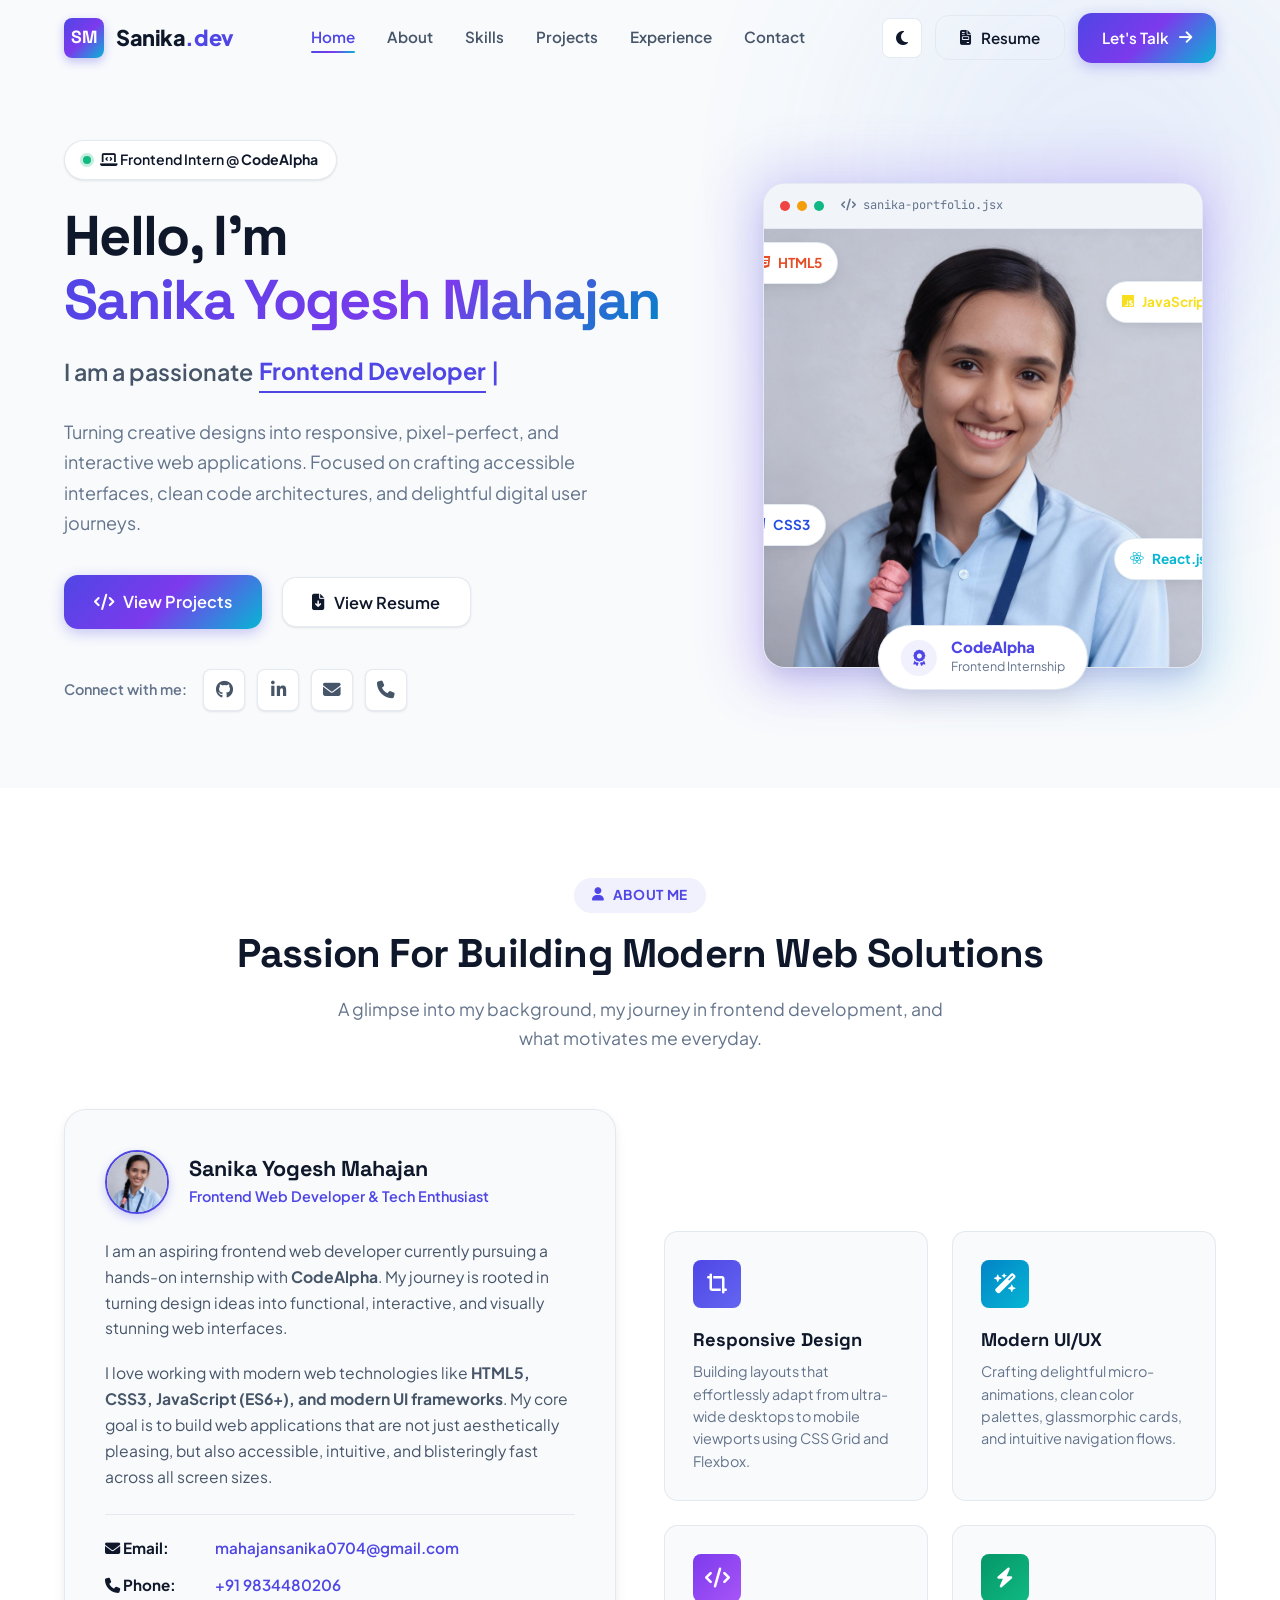
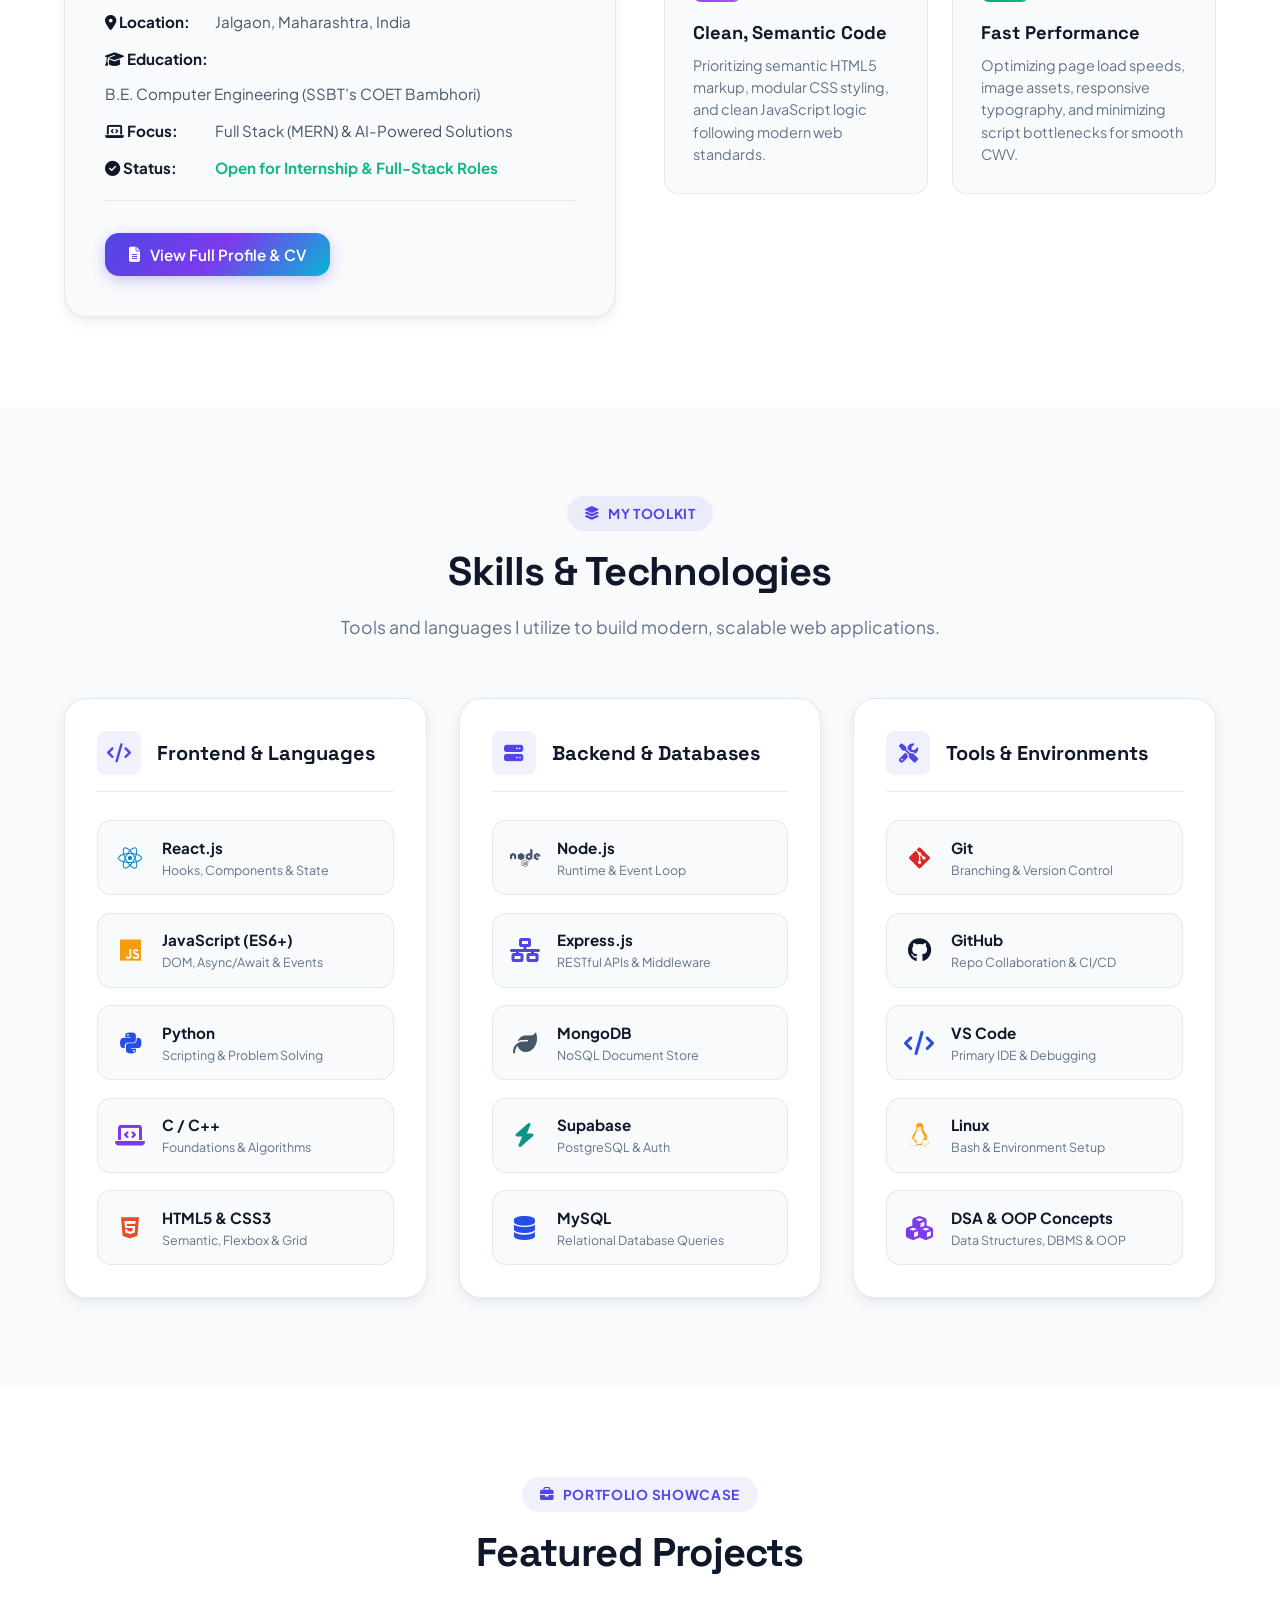
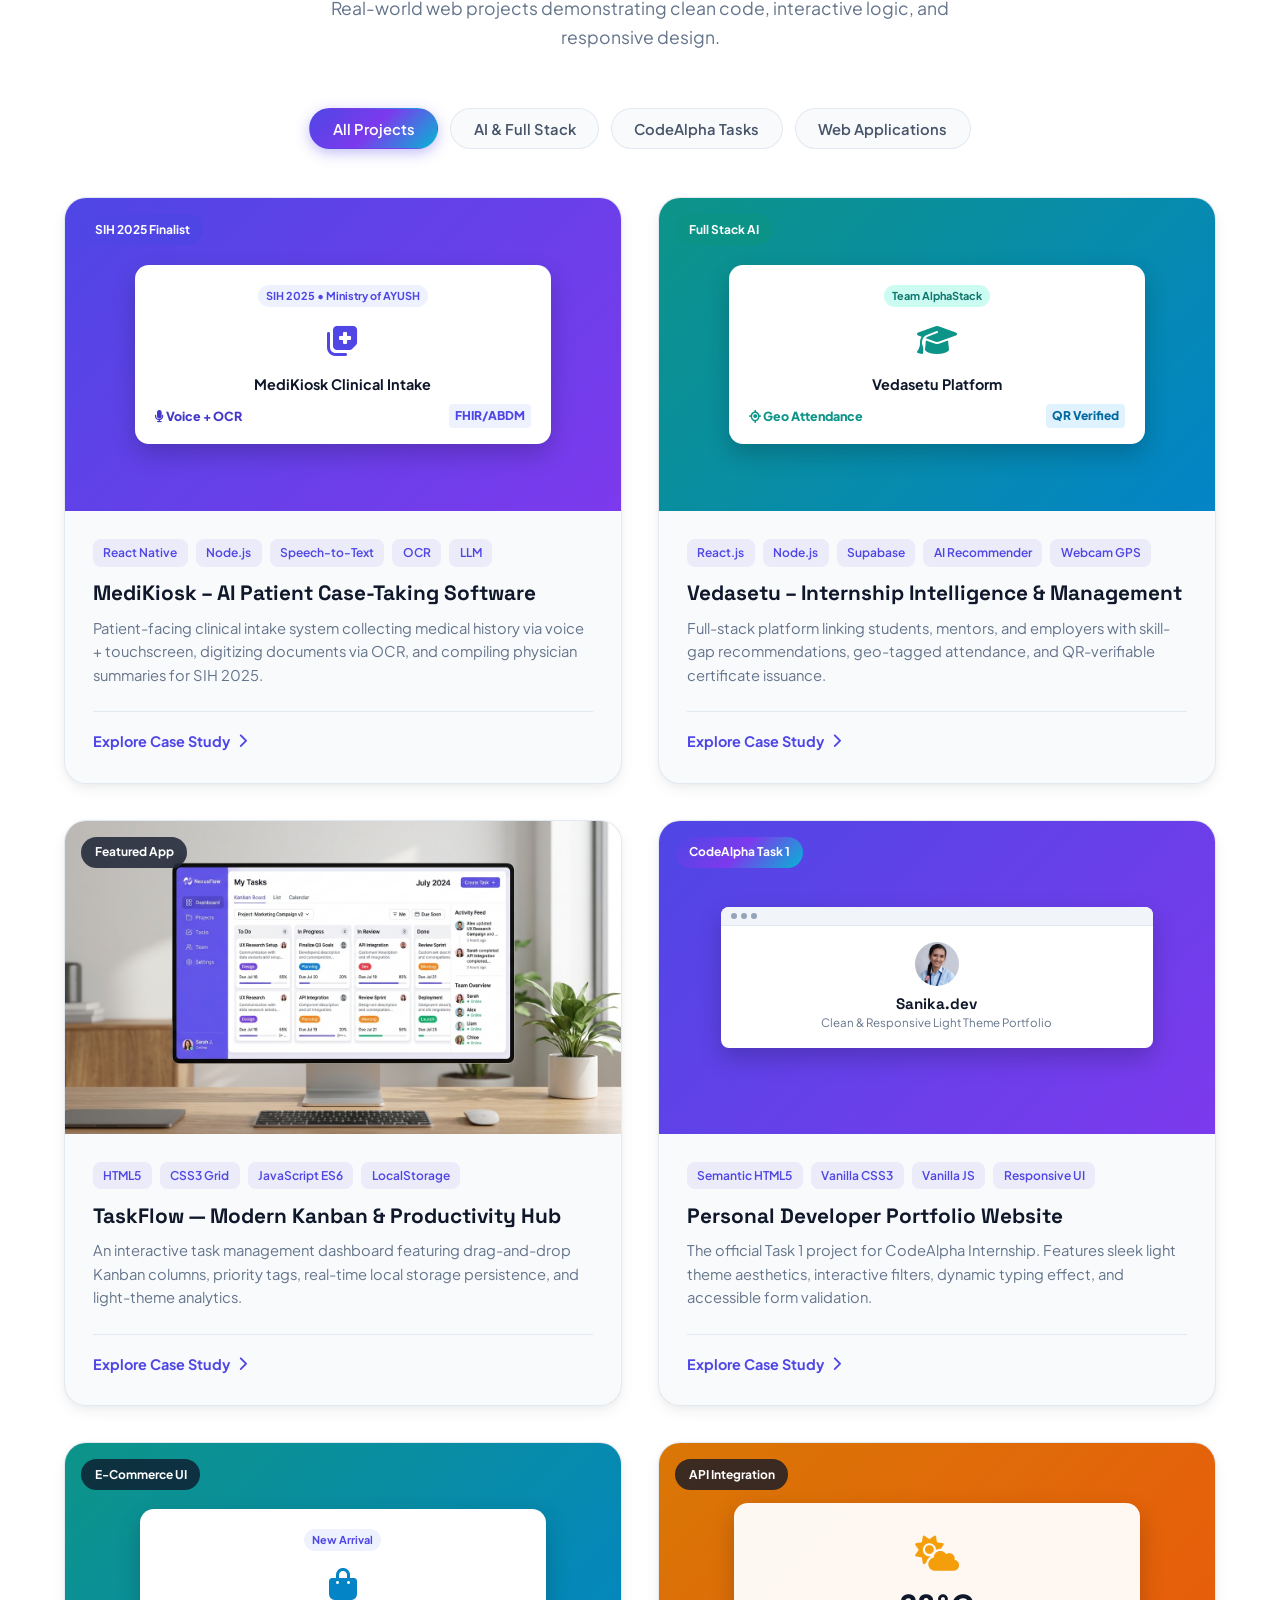
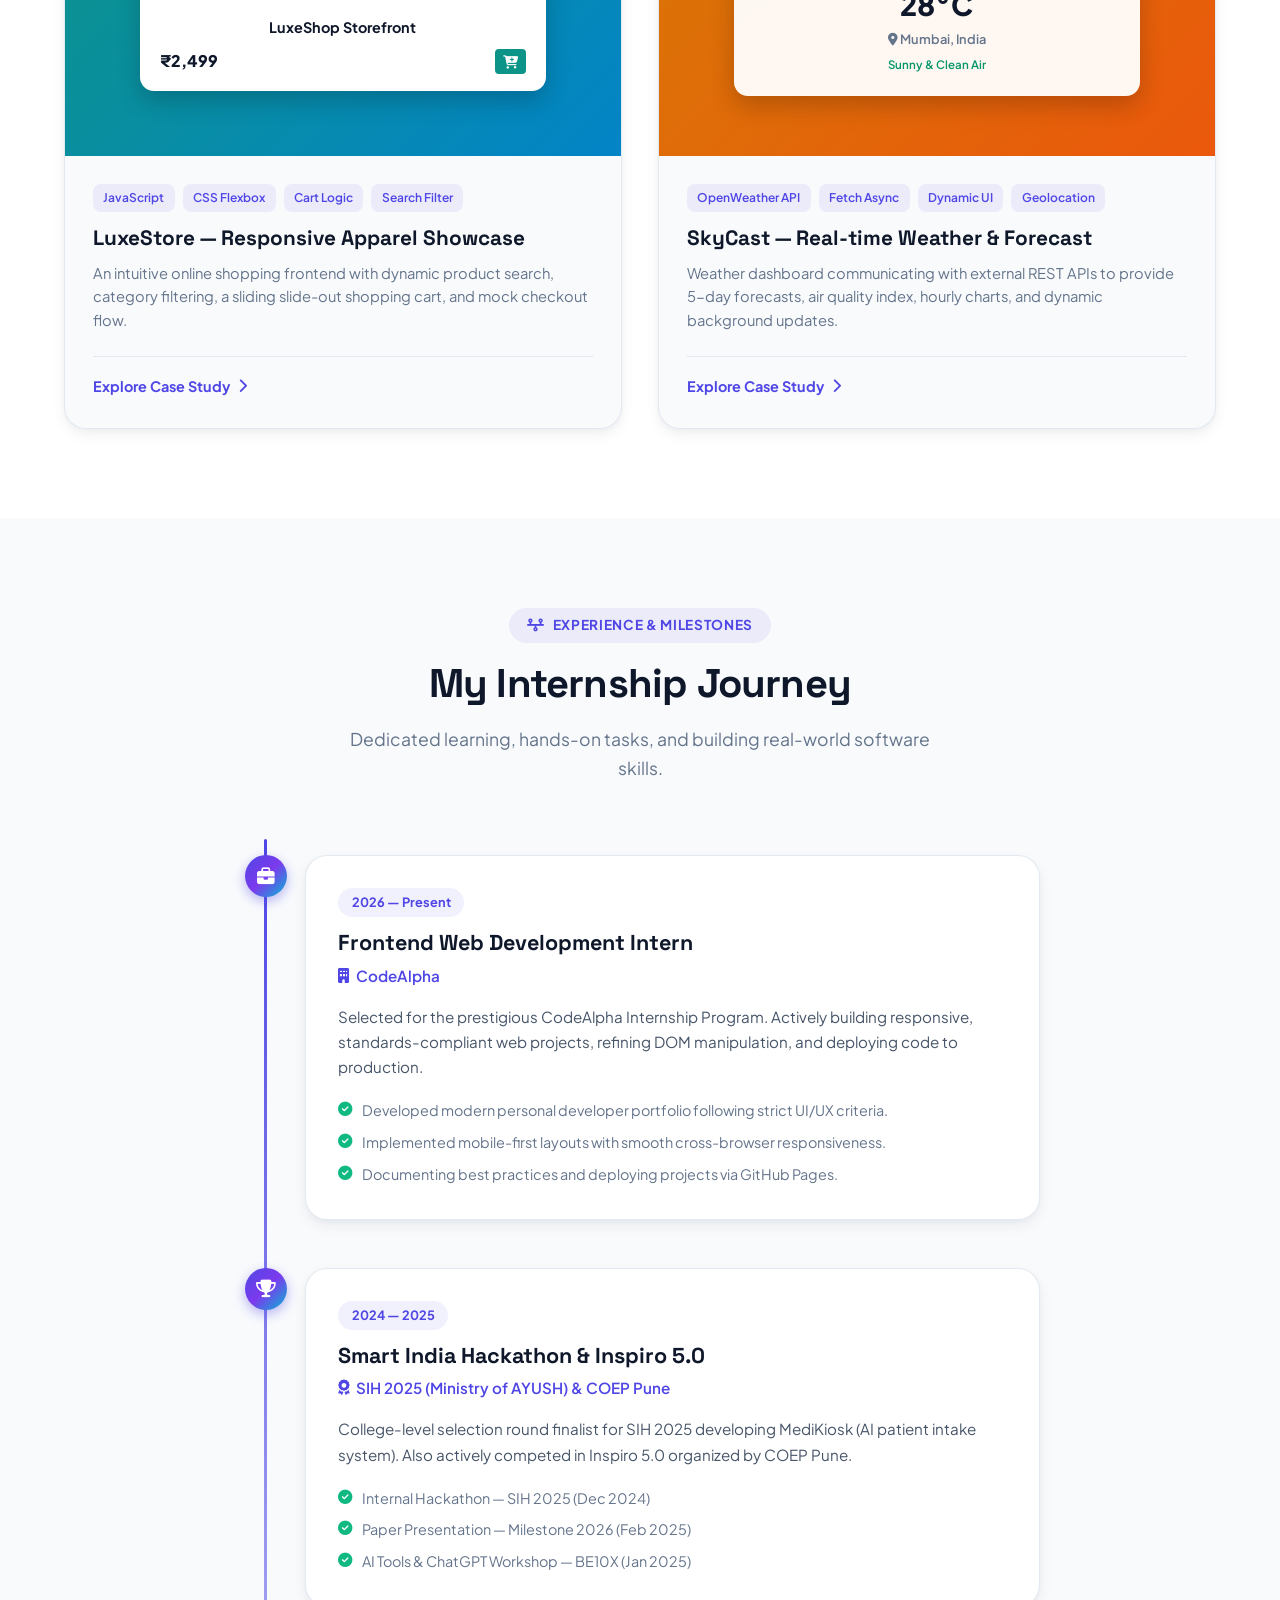
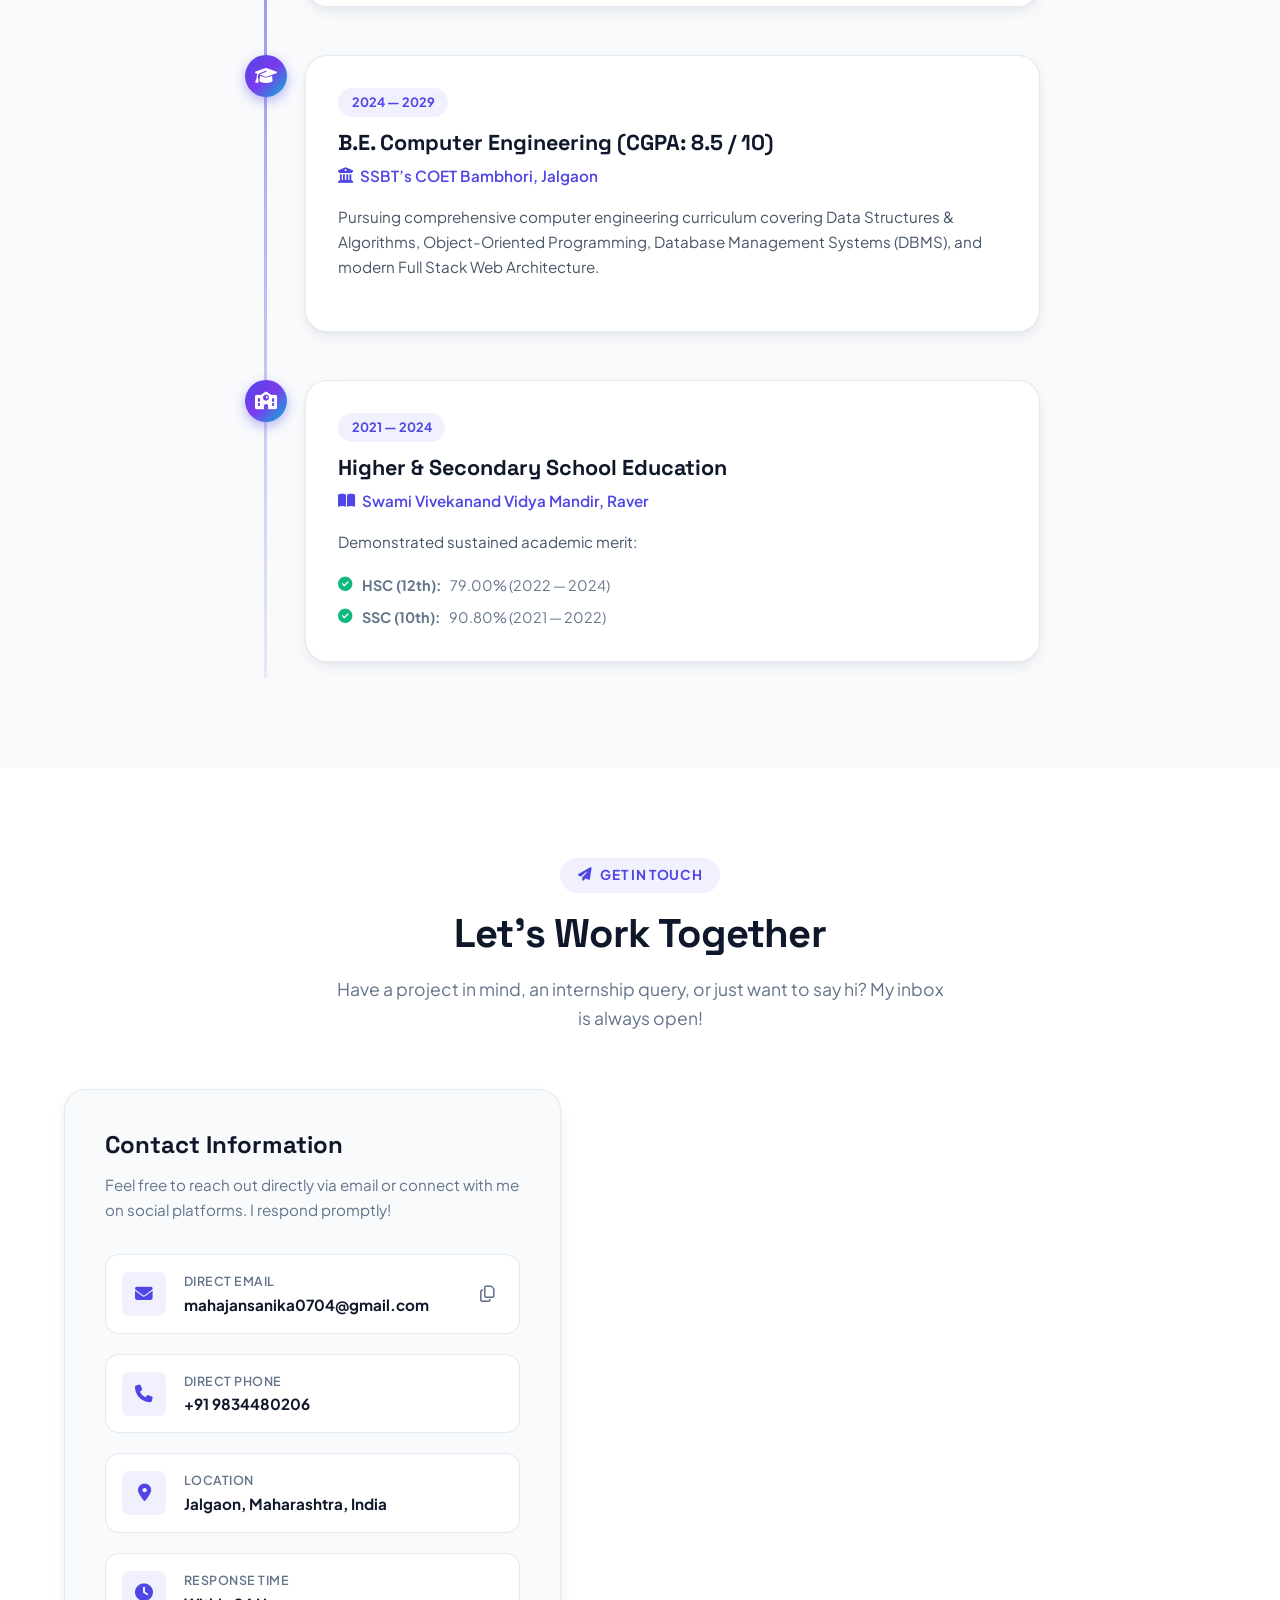
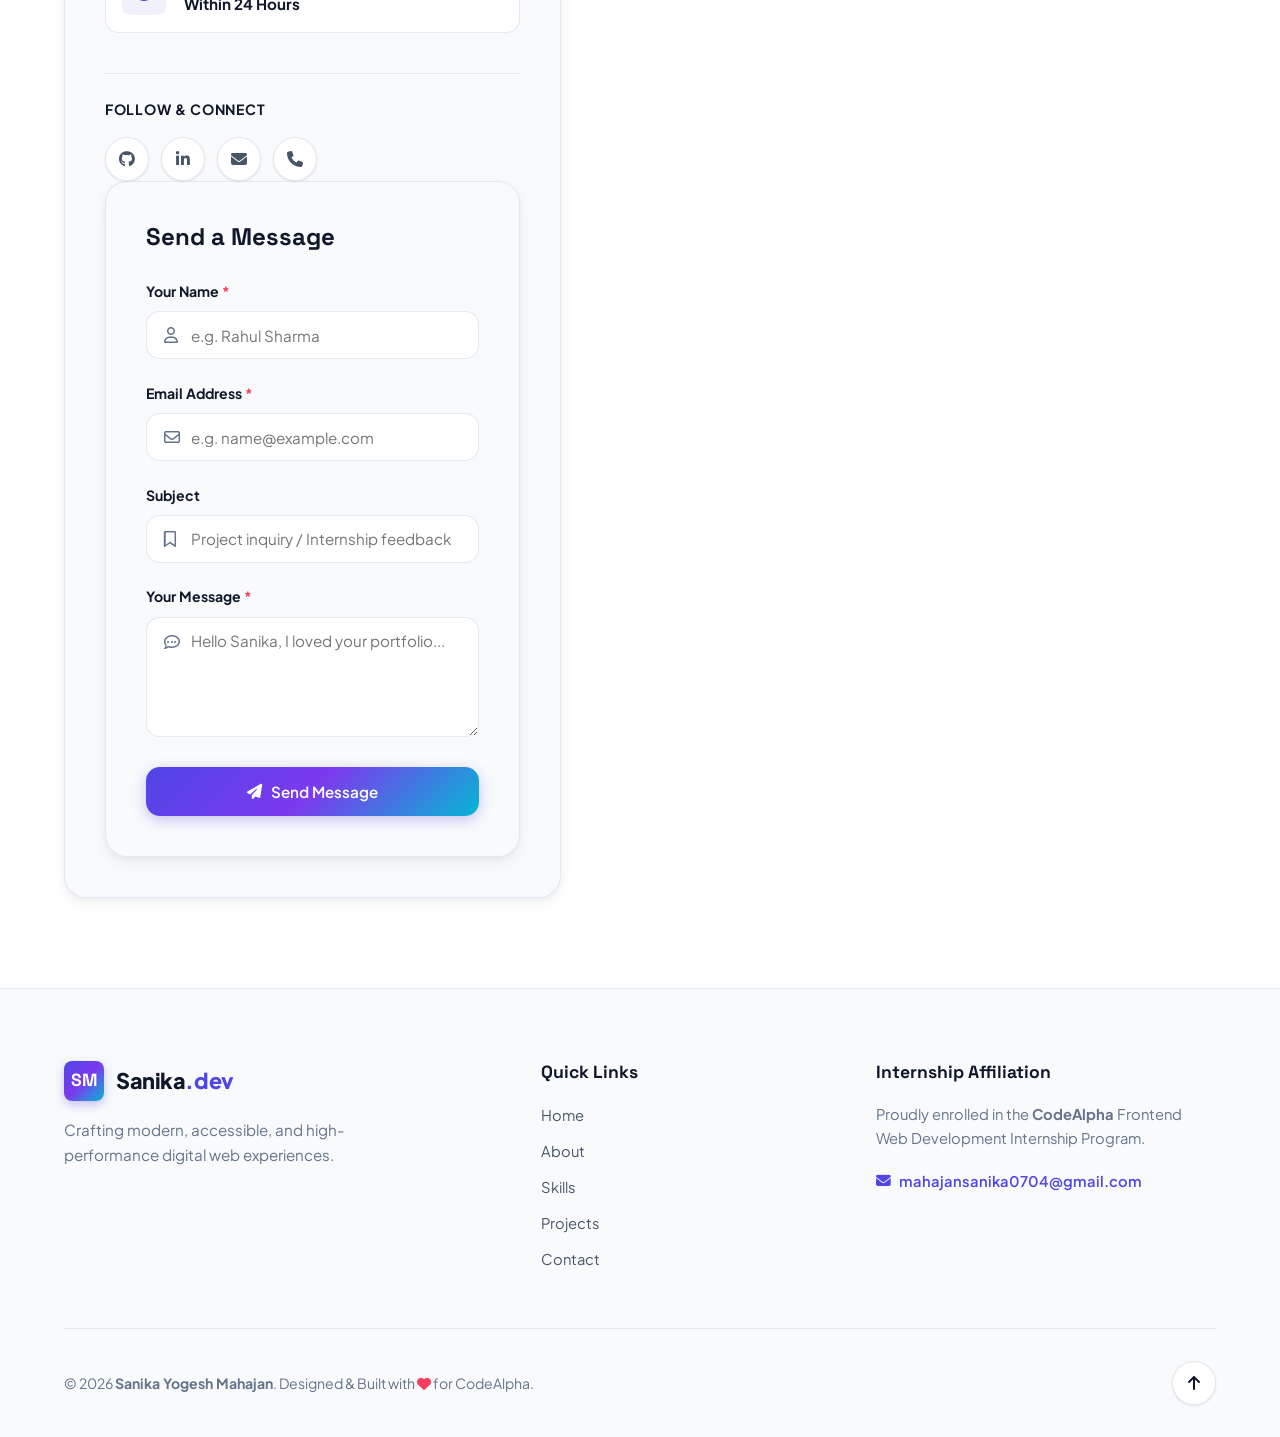
==== MY_PERSONAL_PORTFOLIO/index.html @ d517c1d6 "Initial commit" ====
<!DOCTYPE html>
<html lang="en" data-theme="light">
<head>
  <meta charset="UTF-8">
  <meta name="viewport" content="width=device-width, initial-scale=1.0">
  <meta name="description" content="Sanika Yogesh Mahajan - Frontend Web Developer Portfolio & CodeAlpha Intern. Showcasing responsive web design, modern UI/UX, and JavaScript applications.">
  <meta name="keywords" content="Sanika Yogesh Mahajan, Sanika Mahajan, Frontend Developer, Web Developer, CodeAlpha Internship, HTML5, CSS3, JavaScript, React, UI/UX">
  <meta name="author" content="Sanika Yogesh Mahajan">
  <meta property="og:title" content="Sanika Yogesh Mahajan | Frontend Developer Portfolio">
  <meta property="og:description" content="Passionate Frontend Web Developer & CodeAlpha Intern crafting responsive, modern, and engaging web experiences.">
  <meta property="og:image" content="assets/images/sanika_avatar.jpg">
  <meta property="og:type" content="website">

  <title>Sanika Yogesh Mahajan | Frontend Web Developer | CodeAlpha Intern</title>

  <!-- Google Fonts -->
  <link rel="preconnect" href="https://fonts.googleapis.com">
  <link rel="preconnect" href="https://fonts.gstatic.com" crossorigin>
  <link href="https://fonts.googleapis.com/css2?family=Plus+Jakarta+Sans:wght@300;400;500;600;700;800&family=Space+Grotesk:wght@500;700&family=JetBrains+Mono:wght@400;500&display=swap" rel="stylesheet">

  <!-- Font Awesome Icons -->
  <link rel="stylesheet" href="https://cdnjs.cloudflare.com/ajax/libs/font-awesome/6.5.1/css/all.min.css">

  <!-- Custom CSS -->
  <link rel="stylesheet" href="css/style.css">
  <link rel="icon" type="image/svg+xml" href="data:image/svg+xml,<svg xmlns='http://www.w3.org/2000/svg' viewBox='0 0 100 100'><rect width='100' height='100' rx='25' fill='%234F46E5'/><text x='50%' y='55%' font-family='Arial' font-size='42' font-weight='bold' fill='white' dominant-baseline='middle' text-anchor='middle'>SM</text></svg>">
</head>
<body>

  <!-- Ambient Background Mesh Glows -->
  <div class="ambient-glow glow-top" aria-hidden="true"></div>
  <div class="ambient-glow glow-middle" aria-hidden="true"></div>
  <div class="ambient-glow glow-bottom" aria-hidden="true"></div>

  <!-- Navigation Bar -->
  <header class="header" id="navbar">
    <div class="container nav-container">
      <a href="#home" class="logo" id="brand-logo" aria-label="Sanika Yogesh Mahajan Home">
        <span class="logo-badge">SM</span>
        <span class="logo-text">Sanika<span class="accent-dot">.dev</span></span>
      </a>

      <!-- Desktop Navigation Menu -->
      <nav class="nav-menu" id="nav-menu" aria-label="Main Navigation">
        <ul class="nav-list">
          <li class="nav-item"><a href="#home" class="nav-link active" id="nav-home">Home</a></li>
          <li class="nav-item"><a href="#about" class="nav-link" id="nav-about">About</a></li>
          <li class="nav-item"><a href="#skills" class="nav-link" id="nav-skills">Skills</a></li>
          <li class="nav-item"><a href="#projects" class="nav-link" id="nav-projects">Projects</a></li>
          <li class="nav-item"><a href="#experience" class="nav-link" id="nav-experience">Experience</a></li>
          <li class="nav-item"><a href="#contact" class="nav-link" id="nav-contact">Contact</a></li>
        </ul>
      </nav>

      <!-- Nav Actions (Theme Toggle & CTA) -->
      <div class="nav-actions">
        <button class="theme-toggle" id="theme-toggle-btn" aria-label="Toggle Dark and Light Mode" title="Switch Theme">
          <i class="fa-solid fa-moon" id="theme-icon"></i>
        </button>
        <button class="btn btn-outline nav-cv-btn" id="view-resume-nav-btn">
          <i class="fa-solid fa-file-invoice"></i>
          <span>Resume</span>
        </button>
        <a href="#contact" class="btn btn-primary nav-contact-btn" id="nav-cta-btn">
          <span>Let's Talk</span>
          <i class="fa-solid fa-arrow-right"></i>
        </a>
        <button class="hamburger" id="hamburger-btn" aria-label="Toggle navigation menu" aria-expanded="false">
          <span class="bar"></span>
          <span class="bar"></span>
          <span class="bar"></span>
        </button>
      </div>
    </div>
  </header>

  <!-- Mobile Drawer Overlay -->
  <div class="mobile-drawer-overlay" id="drawer-overlay" aria-hidden="true"></div>

  <main>
    <!-- HERO SECTION -->
    <section class="hero-section" id="home">
      <div class="container hero-grid">
        <div class="hero-content">
          <!-- Internship Badge -->
          <div class="badge-pill" id="internship-status-badge">
            <span class="status-indicator"></span>
            <span class="badge-text"><i class="fa-solid fa-laptop-code"></i> Frontend Intern @ <strong>CodeAlpha</strong></span>
          </div>

          <h1 class="hero-title" id="main-greeting">
            Hello, I'm <br>
            <span class="gradient-text">Sanika Yogesh Mahajan</span>
          </h1>

          <div class="typing-container" aria-label="Roles">
            <span class="typing-static">I am a passionate </span>
            <span class="typing-text" id="dynamic-typing-text">Frontend Developer</span>
            <span class="typing-cursor">|</span>
          </div>

          <p class="hero-description">
            Turning creative designs into responsive, pixel-perfect, and interactive web applications. 
            Focused on crafting accessible interfaces, clean code architectures, and delightful digital user journeys.
          </p>

          <!-- Action Buttons -->
          <div class="hero-cta-group">
            <a href="#projects" class="btn btn-primary btn-lg" id="hero-projects-btn">
              <i class="fa-solid fa-code"></i>
              <span>View Projects</span>
            </a>
            <button class="btn btn-secondary btn-lg" id="hero-resume-btn">
              <i class="fa-solid fa-file-arrow-down"></i>
              <span>View Resume</span>
            </button>
          </div>

          <!-- Quick Social & Info Links -->
          <div class="hero-social-strip">
            <span class="social-label">Connect with me:</span>
            <div class="social-icons-wrapper">
              <a href="https://github.com/mahajansanika0704-collab" target="_blank" rel="noopener noreferrer" class="social-link" aria-label="GitHub Profile" title="GitHub">
                <i class="fa-brands fa-github"></i>
              </a>
              <a href="https://linkedin.com/in/sanika-mahajan-7958a2341" target="_blank" rel="noopener noreferrer" class="social-link" aria-label="LinkedIn Profile" title="LinkedIn">
                <i class="fa-brands fa-linkedin-in"></i>
              </a>
              <a href="mailto:mahajansanika0704@gmail.com" class="social-link" aria-label="Send Email" title="Email Sanika">
                <i class="fa-solid fa-envelope"></i>
              </a>
              <a href="tel:+919834480206" class="social-link" aria-label="Call Sanika" title="Call: +91 9834480206">
                <i class="fa-solid fa-phone"></i>
              </a>
            </div>
          </div>
        </div>

        <!-- Hero Visual / Avatar Card -->
        <div class="hero-visual">
          <div class="avatar-card-wrapper">
            <!-- Glowing Card Frame -->
            <div class="avatar-glow-ring" aria-hidden="true"></div>
            <div class="avatar-card">
              <div class="card-browser-bar">
                <span class="dot red"></span>
                <span class="dot yellow"></span>
                <span class="dot green"></span>
                <span class="browser-tab-title"><i class="fa-solid fa-code"></i> sanika-portfolio.jsx</span>
              </div>
              <div class="avatar-image-container">
                <img src="assets/images/sanika_avatar.jpg" alt="Sanika Yogesh Mahajan - Frontend Developer" class="avatar-img" id="hero-avatar-image" loading="eager" width="480" height="480">
              </div>

              <!-- Floating Tech Badges -->
              <div class="floating-badge badge-html" aria-hidden="true">
                <i class="fa-brands fa-html5"></i>
                <span>HTML5</span>
              </div>
              <div class="floating-badge badge-css" aria-hidden="true">
                <i class="fa-brands fa-css3-alt"></i>
                <span>CSS3</span>
              </div>
              <div class="floating-badge badge-js" aria-hidden="true">
                <i class="fa-brands fa-js"></i>
                <span>JavaScript</span>
              </div>
              <div class="floating-badge badge-react" aria-hidden="true">
                <i class="fa-brands fa-react"></i>
                <span>React.js</span>
              </div>
            </div>

            <!-- Stats Ribbon -->
            <div class="experience-badge-float" id="experience-stat-pill">
              <div class="stat-icon"><i class="fa-solid fa-award"></i></div>
              <div class="stat-text">
                <span class="stat-number">CodeAlpha</span>
                <span class="stat-label">Frontend Internship</span>
              </div>
            </div>
          </div>
        </div>
      </div>
    </section>

    <!-- ABOUT SECTION -->
    <section class="section about-section" id="about">
      <div class="container">
        <div class="section-header text-center">
          <span class="section-tag"><i class="fa-solid fa-user"></i> About Me</span>
          <h2 class="section-title">Passion For Building Modern Web Solutions</h2>
          <p class="section-subtitle">A glimpse into my background, my journey in frontend development, and what motivates me everyday.</p>
        </div>

        <div class="about-grid">
          <div class="about-card-bio">
            <div class="bio-header">
              <div class="bio-avatar-small">
                <img src="assets/images/sanika_avatar.jpg" alt="Sanika Yogesh Mahajan">
              </div>
              <div>
                <h3 class="bio-name">Sanika Yogesh Mahajan</h3>
                <p class="bio-role">Frontend Web Developer & Tech Enthusiast</p>
              </div>
            </div>
            <p class="bio-paragraph">
              I am an aspiring frontend web developer currently pursuing a hands-on internship with <strong>CodeAlpha</strong>. 
              My journey is rooted in turning design ideas into functional, interactive, and visually stunning web interfaces.
            </p>
            <p class="bio-paragraph">
              I love working with modern web technologies like <strong>HTML5, CSS3, JavaScript (ES6+), and modern UI frameworks</strong>. 
              My core goal is to build web applications that are not just aesthetically pleasing, but also accessible, intuitive, and blisteringly fast across all screen sizes.
            </p>

            <div class="info-meta-list">
              <div class="meta-item">
                <span class="meta-label"><i class="fa-solid fa-envelope"></i> Email:</span>
                <a href="mailto:mahajansanika0704@gmail.com" class="meta-value link-highlight">mahajansanika0704@gmail.com</a>
              </div>
              <div class="meta-item">
                <span class="meta-label"><i class="fa-solid fa-phone"></i> Phone:</span>
                <a href="tel:+919834480206" class="meta-value link-highlight">+91 9834480206</a>
              </div>
              <div class="meta-item">
                <span class="meta-label"><i class="fa-solid fa-location-dot"></i> Location:</span>
                <span class="meta-value">Jalgaon, Maharashtra, India</span>
              </div>
              <div class="meta-item">
                <span class="meta-label"><i class="fa-solid fa-graduation-cap"></i> Education:</span>
                <span class="meta-value">B.E. Computer Engineering (SSBT’s COET Bambhori)</span>
              </div>
              <div class="meta-item">
                <span class="meta-label"><i class="fa-solid fa-laptop-code"></i> Focus:</span>
                <span class="meta-value">Full Stack (MERN) &amp; AI-Powered Solutions</span>
              </div>
              <div class="meta-item">
                <span class="meta-label"><i class="fa-solid fa-circle-check"></i> Status:</span>
                <span class="meta-value status-available">Open for Internship &amp; Full-Stack Roles</span>
              </div>
            </div>

            <div class="about-actions">
              <button class="btn btn-primary" id="about-open-resume-btn">
                <i class="fa-solid fa-file-lines"></i>
                <span>View Full Profile & CV</span>
              </button>
            </div>
          </div>

          <!-- Feature Cards Grid -->
          <div class="about-features-grid">
            <div class="feature-card">
              <div class="feature-icon bg-indigo">
                <i class="fa-solid fa-crop-simple"></i>
              </div>
              <h3 class="feature-title">Responsive Design</h3>
              <p class="feature-desc">Building layouts that effortlessly adapt from ultra-wide desktops to mobile viewports using CSS Grid and Flexbox.</p>
            </div>

            <div class="feature-card">
              <div class="feature-icon bg-cyan">
                <i class="fa-solid fa-wand-magic-sparkles"></i>
              </div>
              <h3 class="feature-title">Modern UI/UX</h3>
              <p class="feature-desc">Crafting delightful micro-animations, clean color palettes, glassmorphic cards, and intuitive navigation flows.</p>
            </div>

            <div class="feature-card">
              <div class="feature-icon bg-purple">
                <i class="fa-solid fa-code"></i>
              </div>
              <h3 class="feature-title">Clean, Semantic Code</h3>
              <p class="feature-desc">Prioritizing semantic HTML5 markup, modular CSS styling, and clean JavaScript logic following modern web standards.</p>
            </div>

            <div class="feature-card">
              <div class="feature-icon bg-emerald">
                <i class="fa-solid fa-bolt"></i>
              </div>
              <h3 class="feature-title">Fast Performance</h3>
              <p class="feature-desc">Optimizing page load speeds, image assets, responsive typography, and minimizing script bottlenecks for smooth CWV.</p>
            </div>
          </div>
        </div>
      </div>
    </section>

    <!-- SKILLS SECTION -->
    <section class="section skills-section" id="skills">
      <div class="container">
        <div class="section-header text-center">
          <span class="section-tag"><i class="fa-solid fa-layer-group"></i> My Toolkit</span>
          <h2 class="section-title">Skills & Technologies</h2>
          <p class="section-subtitle">Tools and languages I utilize to build modern, scalable web applications.</p>
        </div>

        <div class="skills-categories-grid">
          <!-- Category 1: Frontend & Languages -->
          <div class="skill-category-card">
            <div class="category-header">
              <div class="cat-icon-badge"><i class="fa-solid fa-code"></i></div>
              <h3 class="cat-title">Frontend &amp; Languages</h3>
            </div>
            <div class="skills-items-container">
              <div class="skill-pill">
                <div class="skill-icon text-sky"><i class="fa-brands fa-react"></i></div>
                <div class="skill-info">
                  <span class="skill-name">React.js</span>
                  <span class="skill-level">Hooks, Components &amp; State</span>
                </div>
              </div>

              <div class="skill-pill">
                <div class="skill-icon text-yellow"><i class="fa-brands fa-js"></i></div>
                <div class="skill-info">
                  <span class="skill-name">JavaScript (ES6+)</span>
                  <span class="skill-level">DOM, Async/Await &amp; Events</span>
                </div>
              </div>

              <div class="skill-pill">
                <div class="skill-icon text-blue"><i class="fa-brands fa-python"></i></div>
                <div class="skill-info">
                  <span class="skill-name">Python</span>
                  <span class="skill-level">Scripting &amp; Problem Solving</span>
                </div>
              </div>

              <div class="skill-pill">
                <div class="skill-icon text-purple"><i class="fa-solid fa-laptop-code"></i></div>
                <div class="skill-info">
                  <span class="skill-name">C / C++</span>
                  <span class="skill-level">Foundations &amp; Algorithms</span>
                </div>
              </div>

              <div class="skill-pill">
                <div class="skill-icon text-orange"><i class="fa-brands fa-html5"></i></div>
                <div class="skill-info">
                  <span class="skill-name">HTML5 &amp; CSS3</span>
                  <span class="skill-level">Semantic, Flexbox &amp; Grid</span>
                </div>
              </div>
            </div>
          </div>

          <!-- Category 2: Backend & Databases -->
          <div class="skill-category-card">
            <div class="category-header">
              <div class="cat-icon-badge"><i class="fa-solid fa-server"></i></div>
              <h3 class="cat-title">Backend &amp; Databases</h3>
            </div>
            <div class="skills-items-container">
              <div class="skill-pill">
                <div class="skill-icon text-emerald"><i class="fa-brands fa-node"></i></div>
                <div class="skill-info">
                  <span class="skill-name">Node.js</span>
                  <span class="skill-level">Runtime &amp; Event Loop</span>
                </div>
              </div>

              <div class="skill-pill">
                <div class="skill-icon text-indigo"><i class="fa-solid fa-network-wired"></i></div>
                <div class="skill-info">
                  <span class="skill-name">Express.js</span>
                  <span class="skill-level">RESTful APIs &amp; Middleware</span>
                </div>
              </div>

              <div class="skill-pill">
                <div class="skill-icon text-emerald"><i class="fa-solid fa-leaf"></i></div>
                <div class="skill-info">
                  <span class="skill-name">MongoDB</span>
                  <span class="skill-level">NoSQL Document Store</span>
                </div>
              </div>

              <div class="skill-pill">
                <div class="skill-icon text-teal"><i class="fa-solid fa-bolt"></i></div>
                <div class="skill-info">
                  <span class="skill-name">Supabase</span>
                  <span class="skill-level">PostgreSQL &amp; Auth</span>
                </div>
              </div>

              <div class="skill-pill">
                <div class="skill-icon text-blue"><i class="fa-solid fa-database"></i></div>
                <div class="skill-info">
                  <span class="skill-name">MySQL</span>
                  <span class="skill-level">Relational Database Queries</span>
                </div>
              </div>
            </div>
          </div>

          <!-- Category 3: Tools & Operating Systems -->
          <div class="skill-category-card">
            <div class="category-header">
              <div class="cat-icon-badge"><i class="fa-solid fa-screwdriver-wrench"></i></div>
              <h3 class="cat-title">Tools &amp; Environments</h3>
            </div>
            <div class="skills-items-container">
              <div class="skill-pill">
                <div class="skill-icon text-red"><i class="fa-brands fa-git-alt"></i></div>
                <div class="skill-info">
                  <span class="skill-name">Git</span>
                  <span class="skill-level">Branching &amp; Version Control</span>
                </div>
              </div>

              <div class="skill-pill">
                <div class="skill-icon text-dark"><i class="fa-brands fa-github"></i></div>
                <div class="skill-info">
                  <span class="skill-name">GitHub</span>
                  <span class="skill-level">Repo Collaboration &amp; CI/CD</span>
                </div>
              </div>

              <div class="skill-pill">
                <div class="skill-icon text-blue"><i class="fa-solid fa-code"></i></div>
                <div class="skill-info">
                  <span class="skill-name">VS Code</span>
                  <span class="skill-level">Primary IDE &amp; Debugging</span>
                </div>
              </div>

              <div class="skill-pill">
                <div class="skill-icon text-yellow"><i class="fa-brands fa-linux"></i></div>
                <div class="skill-info">
                  <span class="skill-name">Linux</span>
                  <span class="skill-level">Bash &amp; Environment Setup</span>
                </div>
              </div>

              <div class="skill-pill">
                <div class="skill-icon text-purple"><i class="fa-solid fa-cubes"></i></div>
                <div class="skill-info">
                  <span class="skill-name">DSA &amp; OOP Concepts</span>
                  <span class="skill-level">Data Structures, DBMS &amp; OOP</span>
                </div>
              </div>
            </div>
          </div>
        </div>
      </div>
    </section>

    <!-- PROJECTS SECTION -->
    <section class="section projects-section" id="projects">
      <div class="container">
        <div class="section-header text-center">
          <span class="section-tag"><i class="fa-solid fa-briefcase"></i> Portfolio Showcase</span>
          <h2 class="section-title">Featured Projects</h2>
          <p class="section-subtitle">Real-world web projects demonstrating clean code, interactive logic, and responsive design.</p>
        </div>

        <!-- Project Filter Buttons -->
        <div class="project-filters" role="tablist" aria-label="Project Categories">
          <button class="filter-btn active" data-filter="all" id="filter-all">All Projects</button>
          <button class="filter-btn" data-filter="ai-fullstack" id="filter-ai">AI &amp; Full Stack</button>
          <button class="filter-btn" data-filter="codealpha" id="filter-codealpha">CodeAlpha Tasks</button>
          <button class="filter-btn" data-filter="web-app" id="filter-webapp">Web Applications</button>
        </div>

        <!-- Projects Grid -->
        <div class="projects-grid" id="projects-container">

          <!-- FEATURED PROJECT 1: MediKiosk -->
          <article class="project-card" data-category="ai-fullstack web-app">
            <div class="project-thumb project-thumb-custom bg-gradient-brand">
              <div class="custom-card-preview">
                <div class="preview-medikiosk-card">
                  <div class="ecom-badge">SIH 2025 • Ministry of AYUSH</div>
                  <div class="medikiosk-icon"><i class="fa-solid fa-notes-medical"></i></div>
                  <span class="ecom-title">MediKiosk Clinical Intake</span>
                  <div class="ecom-price-row">
                    <span style="font-size: 0.78rem; color: #4338CA;"><i class="fa-solid fa-microphone"></i> Voice + OCR</span>
                    <span style="font-size: 0.75rem; background: #EEF2FF; padding: 2px 6px; border-radius: 4px; color: #4F46E5;">FHIR/ABDM</span>
                  </div>
                </div>
              </div>
              <div class="project-overlay">
                <div class="overlay-buttons">
                  <button class="action-circle-btn quick-view-btn" data-project="medikiosk" title="Quick Preview" aria-label="Quick Preview of MediKiosk">
                    <i class="fa-solid fa-eye"></i>
                  </button>
                  <a href="#projects" class="action-circle-btn quick-view-trigger" data-project="medikiosk" title="Case Study" aria-label="View MediKiosk Case Study">
                    <i class="fa-solid fa-arrow-up-right-from-square"></i>
                  </a>
                  <a href="https://github.com/mahajansanika0704-collab" target="_blank" rel="noopener noreferrer" class="action-circle-btn" title="Source Code" aria-label="MediKiosk GitHub Repository">
                    <i class="fa-brands fa-github"></i>
                  </a>
                </div>
              </div>
              <span class="project-badge" style="background: rgba(79, 70, 229, 0.9);">SIH 2025 Finalist</span>
            </div>

            <div class="project-content">
              <div class="project-tags">
                <span class="tag">React Native</span>
                <span class="tag">Node.js</span>
                <span class="tag">Speech-to-Text</span>
                <span class="tag">OCR</span>
                <span class="tag">LLM</span>
              </div>
              <h3 class="project-title">MediKiosk – AI Patient Case-Taking Software</h3>
              <p class="project-desc">
                Patient-facing clinical intake system collecting medical history via voice + touchscreen, digitizing documents via OCR, and compiling physician summaries for SIH 2025.
              </p>
              <div class="project-footer">
                <button class="btn-text quick-view-trigger" data-project="medikiosk">
                  <span>Explore Case Study</span>
                  <i class="fa-solid fa-chevron-right"></i>
                </button>
              </div>
            </div>
          </article>

          <!-- FEATURED PROJECT 2: Vedasetu -->
          <article class="project-card" data-category="ai-fullstack web-app">
            <div class="project-thumb project-thumb-custom bg-gradient-teal">
              <div class="custom-card-preview">
                <div class="preview-vedasetu-card">
                  <div class="ecom-badge" style="background: #CCFBF1; color: #0F766E;">Team AlphaStack</div>
                  <div class="vedasetu-icon"><i class="fa-solid fa-graduation-cap"></i></div>
                  <span class="ecom-title">Vedasetu Platform</span>
                  <div class="ecom-price-row">
                    <span style="font-size: 0.78rem; color: #0D9488;"><i class="fa-solid fa-location-crosshairs"></i> Geo Attendance</span>
                    <span style="font-size: 0.75rem; background: #E0F2FE; padding: 2px 6px; border-radius: 4px; color: #0369A1;">QR Verified</span>
                  </div>
                </div>
              </div>
              <div class="project-overlay">
                <div class="overlay-buttons">
                  <button class="action-circle-btn quick-view-btn" data-project="vedasetu" title="Quick Preview" aria-label="Quick Preview of Vedasetu">
                    <i class="fa-solid fa-eye"></i>
                  </button>
                  <a href="#projects" class="action-circle-btn quick-view-trigger" data-project="vedasetu" title="Case Study" aria-label="View Vedasetu Case Study">
                    <i class="fa-solid fa-arrow-up-right-from-square"></i>
                  </a>
                  <a href="https://github.com/mahajansanika0704-collab" target="_blank" rel="noopener noreferrer" class="action-circle-btn" title="Source Code" aria-label="Vedasetu GitHub Repository">
                    <i class="fa-brands fa-github"></i>
                  </a>
                </div>
              </div>
              <span class="project-badge" style="background: rgba(13, 148, 136, 0.9);">Full Stack AI</span>
            </div>

            <div class="project-content">
              <div class="project-tags">
                <span class="tag">React.js</span>
                <span class="tag">Node.js</span>
                <span class="tag">Supabase</span>
                <span class="tag">AI Recommender</span>
                <span class="tag">Webcam GPS</span>
              </div>
              <h3 class="project-title">Vedasetu – Internship Intelligence &amp; Management</h3>
              <p class="project-desc">
                Full-stack platform linking students, mentors, and employers with skill-gap recommendations, geo-tagged attendance, and QR-verifiable certificate issuance.
              </p>
              <div class="project-footer">
                <button class="btn-text quick-view-trigger" data-project="vedasetu">
                  <span>Explore Case Study</span>
                  <i class="fa-solid fa-chevron-right"></i>
                </button>
              </div>
            </div>
          </article>

          <!-- PROJECT 3: TaskFlow Kanban App -->
          <article class="project-card" data-category="web-app javascript codealpha">
            <div class="project-thumb">
              <img src="assets/images/project_taskflow.jpg" alt="TaskFlow - Modern Kanban Dashboard Web App" loading="lazy">
              <div class="project-overlay">
                <div class="overlay-buttons">
                  <button class="action-circle-btn quick-view-btn" data-project="taskflow" title="Quick Preview" aria-label="Quick Preview of TaskFlow">
                    <i class="fa-solid fa-eye"></i>
                  </button>
                  <a href="#projects" class="action-circle-btn" title="Live Demo" aria-label="View TaskFlow live demo">
                    <i class="fa-solid fa-arrow-up-right-from-square"></i>
                  </a>
                  <a href="https://github.com" target="_blank" rel="noopener noreferrer" class="action-circle-btn" title="Source Code" aria-label="TaskFlow GitHub Repository">
                    <i class="fa-brands fa-github"></i>
                  </a>
                </div>
              </div>
              <span class="project-badge">Featured App</span>
            </div>

            <div class="project-content">
              <div class="project-tags">
                <span class="tag">HTML5</span>
                <span class="tag">CSS3 Grid</span>
                <span class="tag">JavaScript ES6</span>
                <span class="tag">LocalStorage</span>
              </div>
              <h3 class="project-title">TaskFlow — Modern Kanban & Productivity Hub</h3>
              <p class="project-desc">
                An interactive task management dashboard featuring drag-and-drop Kanban columns, priority tags, real-time local storage persistence, and light-theme analytics.
              </p>
              <div class="project-footer">
                <button class="btn-text quick-view-trigger" data-project="taskflow">
                  <span>Explore Case Study</span>
                  <i class="fa-solid fa-chevron-right"></i>
                </button>
              </div>
            </div>
          </article>

          <!-- PROJECT 2: CodeAlpha Personal Portfolio (This Project!) -->
          <article class="project-card" data-category="codealpha web-app">
            <div class="project-thumb project-thumb-custom bg-gradient-brand">
              <div class="custom-card-preview">
                <div class="preview-mini-browser">
                  <div class="mini-bar">
                    <span class="mini-dot"></span><span class="mini-dot"></span><span class="mini-dot"></span>
                  </div>
                  <div class="mini-content">
                    <div class="mini-avatar-wrap">
                      <img src="assets/images/sanika_avatar.jpg" alt="Portfolio preview">
                    </div>
                    <h4>Sanika.dev</h4>
                    <p>Clean & Responsive Light Theme Portfolio</p>
                  </div>
                </div>
              </div>
              <div class="project-overlay">
                <div class="overlay-buttons">
                  <button class="action-circle-btn quick-view-btn" data-project="portfolio" title="Quick Preview" aria-label="Quick Preview of Portfolio">
                    <i class="fa-solid fa-eye"></i>
                  </button>
                  <a href="#home" class="action-circle-btn" title="Current Live Demo" aria-label="View Portfolio Live Demo">
                    <i class="fa-solid fa-arrow-up-right-from-square"></i>
                  </a>
                  <a href="https://github.com" target="_blank" rel="noopener noreferrer" class="action-circle-btn" title="Source Code" aria-label="Portfolio GitHub Repository">
                    <i class="fa-brands fa-github"></i>
                  </a>
                </div>
              </div>
              <span class="project-badge badge-codealpha">CodeAlpha Task 1</span>
            </div>

            <div class="project-content">
              <div class="project-tags">
                <span class="tag">Semantic HTML5</span>
                <span class="tag">Vanilla CSS3</span>
                <span class="tag">Vanilla JS</span>
                <span class="tag">Responsive UI</span>
              </div>
              <h3 class="project-title">Personal Developer Portfolio Website</h3>
              <p class="project-desc">
                The official Task 1 project for CodeAlpha Internship. Features sleek light theme aesthetics, interactive filters, dynamic typing effect, and accessible form validation.
              </p>
              <div class="project-footer">
                <button class="btn-text quick-view-trigger" data-project="portfolio">
                  <span>Explore Case Study</span>
                  <i class="fa-solid fa-chevron-right"></i>
                </button>
              </div>
            </div>
          </article>

          <!-- PROJECT 3: LuxeStore E-Commerce Experience -->
          <article class="project-card" data-category="web-app javascript">
            <div class="project-thumb project-thumb-custom bg-gradient-teal">
              <div class="custom-card-preview">
                <div class="preview-ecommerce-card">
                  <div class="ecom-badge">New Arrival</div>
                  <div class="ecom-icon"><i class="fa-solid fa-bag-shopping"></i></div>
                  <span class="ecom-title">LuxeShop Storefront</span>
                  <div class="ecom-price-row">
                    <span>₹2,499</span>
                    <button class="mini-btn"><i class="fa-solid fa-cart-plus"></i></button>
                  </div>
                </div>
              </div>
              <div class="project-overlay">
                <div class="overlay-buttons">
                  <button class="action-circle-btn quick-view-btn" data-project="ecommerce" title="Quick Preview" aria-label="Quick Preview of LuxeStore">
                    <i class="fa-solid fa-eye"></i>
                  </button>
                  <a href="#projects" class="action-circle-btn" title="Live Demo" aria-label="View LuxeStore live demo">
                    <i class="fa-solid fa-arrow-up-right-from-square"></i>
                  </a>
                  <a href="https://github.com" target="_blank" rel="noopener noreferrer" class="action-circle-btn" title="Source Code" aria-label="LuxeStore GitHub Repository">
                    <i class="fa-brands fa-github"></i>
                  </a>
                </div>
              </div>
              <span class="project-badge">E-Commerce UI</span>
            </div>

            <div class="project-content">
              <div class="project-tags">
                <span class="tag">JavaScript</span>
                <span class="tag">CSS Flexbox</span>
                <span class="tag">Cart Logic</span>
                <span class="tag">Search Filter</span>
              </div>
              <h3 class="project-title">LuxeStore — Responsive Apparel Showcase</h3>
              <p class="project-desc">
                An intuitive online shopping frontend with dynamic product search, category filtering, a sliding slide-out shopping cart, and mock checkout flow.
              </p>
              <div class="project-footer">
                <button class="btn-text quick-view-trigger" data-project="ecommerce">
                  <span>Explore Case Study</span>
                  <i class="fa-solid fa-chevron-right"></i>
                </button>
              </div>
            </div>
          </article>

          <!-- PROJECT 4: SkyCast Weather Forecast App -->
          <article class="project-card" data-category="javascript web-app">
            <div class="project-thumb project-thumb-custom bg-gradient-amber">
              <div class="custom-card-preview">
                <div class="preview-weather-card">
                  <div class="weather-sun-icon"><i class="fa-solid fa-cloud-sun"></i></div>
                  <div class="weather-temp">28°C</div>
                  <span class="weather-city"><i class="fa-solid fa-location-dot"></i> Mumbai, India</span>
                  <span class="weather-desc">Sunny & Clean Air</span>
                </div>
              </div>
              <div class="project-overlay">
                <div class="overlay-buttons">
                  <button class="action-circle-btn quick-view-btn" data-project="weather" title="Quick Preview" aria-label="Quick Preview of SkyCast">
                    <i class="fa-solid fa-eye"></i>
                  </button>
                  <a href="#projects" class="action-circle-btn" title="Live Demo" aria-label="View SkyCast live demo">
                    <i class="fa-solid fa-arrow-up-right-from-square"></i>
                  </a>
                  <a href="https://github.com" target="_blank" rel="noopener noreferrer" class="action-circle-btn" title="Source Code" aria-label="SkyCast GitHub Repository">
                    <i class="fa-brands fa-github"></i>
                  </a>
                </div>
              </div>
              <span class="project-badge">API Integration</span>
            </div>

            <div class="project-content">
              <div class="project-tags">
                <span class="tag">OpenWeather API</span>
                <span class="tag">Fetch Async</span>
                <span class="tag">Dynamic UI</span>
                <span class="tag">Geolocation</span>
              </div>
              <h3 class="project-title">SkyCast — Real-time Weather & Forecast</h3>
              <p class="project-desc">
                Weather dashboard communicating with external REST APIs to provide 5-day forecasts, air quality index, hourly charts, and dynamic background updates.
              </p>
              <div class="project-footer">
                <button class="btn-text quick-view-trigger" data-project="weather">
                  <span>Explore Case Study</span>
                  <i class="fa-solid fa-chevron-right"></i>
                </button>
              </div>
            </div>
          </article>

        </div>
      </div>
    </section>

    <!-- EXPERIENCE / CODEALPHA TIMELINE SECTION -->
    <section class="section experience-section" id="experience">
      <div class="container">
        <div class="section-header text-center">
          <span class="section-tag"><i class="fa-solid fa-timeline"></i> Experience & Milestones</span>
          <h2 class="section-title">My Internship Journey</h2>
          <p class="section-subtitle">Dedicated learning, hands-on tasks, and building real-world software skills.</p>
        </div>

        <div class="timeline-container">
          <!-- Timeline Item 1: CodeAlpha Internship -->
          <div class="timeline-item">
            <div class="timeline-marker">
              <i class="fa-solid fa-briefcase"></i>
            </div>
            <div class="timeline-card">
              <div class="timeline-date-badge">2026 — Present</div>
              <h3 class="timeline-title">Frontend Web Development Intern</h3>
              <span class="timeline-org"><i class="fa-solid fa-building"></i> CodeAlpha</span>
              <p class="timeline-desc">
                Selected for the prestigious CodeAlpha Internship Program. Actively building responsive, standards-compliant web projects, refining DOM manipulation, and deploying code to production.
              </p>
              <ul class="timeline-highlights">
                <li><i class="fa-solid fa-circle-check"></i> Developed modern personal developer portfolio following strict UI/UX criteria.</li>
                <li><i class="fa-solid fa-circle-check"></i> Implemented mobile-first layouts with smooth cross-browser responsiveness.</li>
                <li><i class="fa-solid fa-circle-check"></i> Documenting best practices and deploying projects via GitHub Pages.</li>
              </ul>
            </div>
          </div>

          <!-- Timeline Item 2: Hackathons & Competitions -->
          <div class="timeline-item">
            <div class="timeline-marker">
              <i class="fa-solid fa-trophy"></i>
            </div>
            <div class="timeline-card">
              <div class="timeline-date-badge">2024 — 2025</div>
              <h3 class="timeline-title">Smart India Hackathon &amp; Inspiro 5.0</h3>
              <span class="timeline-org"><i class="fa-solid fa-award"></i> SIH 2025 (Ministry of AYUSH) &amp; COEP Pune</span>
              <p class="timeline-desc">
                College-level selection round finalist for SIH 2025 developing MediKiosk (AI patient intake system). Also actively competed in Inspiro 5.0 organized by COEP Pune.
              </p>
              <ul class="timeline-highlights">
                <li><i class="fa-solid fa-circle-check"></i> Internal Hackathon — SIH 2025 (Dec 2024)</li>
                <li><i class="fa-solid fa-circle-check"></i> Paper Presentation — Milestone 2026 (Feb 2025)</li>
                <li><i class="fa-solid fa-circle-check"></i> AI Tools &amp; ChatGPT Workshop — BE10X (Jan 2025)</li>
              </ul>
            </div>
          </div>

          <!-- Timeline Item 3: Engineering Degree -->
          <div class="timeline-item">
            <div class="timeline-marker">
              <i class="fa-solid fa-graduation-cap"></i>
            </div>
            <div class="timeline-card">
              <div class="timeline-date-badge">2024 — 2029</div>
              <h3 class="timeline-title">B.E. Computer Engineering (CGPA: 8.5 / 10)</h3>
              <span class="timeline-org"><i class="fa-solid fa-university"></i> SSBT’s COET Bambhori, Jalgaon</span>
              <p class="timeline-desc">
                Pursuing comprehensive computer engineering curriculum covering Data Structures &amp; Algorithms, Object-Oriented Programming, Database Management Systems (DBMS), and modern Full Stack Web Architecture.
              </p>
            </div>
          </div>

          <!-- Timeline Item 4: Schooling -->
          <div class="timeline-item">
            <div class="timeline-marker">
              <i class="fa-solid fa-school"></i>
            </div>
            <div class="timeline-card">
              <div class="timeline-date-badge">2021 — 2024</div>
              <h3 class="timeline-title">Higher &amp; Secondary School Education</h3>
              <span class="timeline-org"><i class="fa-solid fa-book-open"></i> Swami Vivekanand Vidya Mandir, Raver</span>
              <p class="timeline-desc">
                Demonstrated sustained academic merit:
              </p>
              <ul class="timeline-highlights">
                <li><i class="fa-solid fa-circle-check"></i> <strong>HSC (12th):</strong> 79.00% (2022 — 2024)</li>
                <li><i class="fa-solid fa-circle-check"></i> <strong>SSC (10th):</strong> 90.80% (2021 — 2022)</li>
              </ul>
            </div>
          </div>
        </div>
      </div>
    </section>

    <!-- CONTACT SECTION -->
    <section class="section contact-section" id="contact">
      <div class="container">
        <div class="section-header text-center">
          <span class="section-tag"><i class="fa-solid fa-paper-plane"></i> Get In Touch</span>
          <h2 class="section-title">Let's Work Together</h2>
          <p class="section-subtitle">Have a project in mind, an internship query, or just want to say hi? My inbox is always open!</p>
        </div>

        <div class="contact-grid">
          <!-- Contact Info Column -->
          <div class="contact-info-card">
            <h3 class="info-card-title">Contact Information</h3>
            <p class="info-card-desc">
              Feel free to reach out directly via email or connect with me on social platforms. I respond promptly!
            </p>

            <div class="contact-methods-list">
              <div class="contact-method-item">
                <div class="method-icon"><i class="fa-solid fa-envelope"></i></div>
                <div class="method-detail">
                  <span class="method-label">Direct Email</span>
                  <a href="mailto:mahajansanika0704@gmail.com" class="method-value" id="email-link">mahajansanika0704@gmail.com</a>
                </div>
                <button class="copy-email-btn" id="copy-email-btn" title="Copy Email Address" aria-label="Copy Email">
                  <i class="fa-regular fa-copy"></i>
                </button>
              </div>

              <div class="contact-method-item">
                <div class="method-icon"><i class="fa-solid fa-phone"></i></div>
                <div class="method-detail">
                  <span class="method-label">Direct Phone</span>
                  <a href="tel:+919834480206" class="method-value">+91 9834480206</a>
                </div>
              </div>

              <div class="contact-method-item">
                <div class="method-icon"><i class="fa-solid fa-location-dot"></i></div>
                <div class="method-detail">
                  <span class="method-label">Location</span>
                  <span class="method-value">Jalgaon, Maharashtra, India</span>
                </div>
              </div>

              <div class="contact-method-item">
                <div class="method-icon"><i class="fa-solid fa-clock"></i></div>
                <div class="method-detail">
                  <span class="method-label">Response Time</span>
                  <span class="method-value">Within 24 Hours</span>
                </div>
              </div>
            </div>

            <div class="social-box">
              <span class="social-box-title">Follow &amp; Connect</span>
              <div class="social-links-row">
                <a href="https://github.com/mahajansanika0704-collab" target="_blank" rel="noopener noreferrer" class="social-circle" aria-label="GitHub Profile" title="GitHub">
                  <i class="fa-brands fa-github"></i>
                </a>
                <a href="https://linkedin.com/in/sanika-mahajan-7958a2341" target="_blank" rel="noopener noreferrer" class="social-circle" aria-label="LinkedIn Profile" title="LinkedIn">
                  <i class="fa-brands fa-linkedin-in"></i>
                </a>
                <a href="mailto:mahajansanika0704@gmail.com" class="social-circle" aria-label="Email" title="Send Email">
                  <i class="fa-solid fa-envelope"></i>
                </a>
                <a href="tel:+919834480206" class="social-circle" aria-label="Call" title="Call">
                  <i class="fa-solid fa-phone"></i>
                </a>
            </div>
          </div>

          <!-- Contact Form Column -->
          <div class="contact-form-card">
            <h3 class="form-title">Send a Message</h3>
            <form id="contact-form" class="contact-form" novalidate>
              
              <div class="form-group">
                <label for="user-name" class="form-label">Your Name <span class="required">*</span></label>
                <div class="input-wrapper">
                  <i class="fa-regular fa-user input-icon"></i>
                  <input type="text" id="user-name" name="name" class="form-input" placeholder="e.g. Rahul Sharma" required minlength="2">
                </div>
                <span class="error-msg" id="name-error">Please enter your name (at least 2 characters).</span>
              </div>

              <div class="form-group">
                <label for="user-email" class="form-label">Email Address <span class="required">*</span></label>
                <div class="input-wrapper">
                  <i class="fa-regular fa-envelope input-icon"></i>
                  <input type="email" id="user-email" name="email" class="form-input" placeholder="e.g. name@example.com" required>
                </div>
                <span class="error-msg" id="email-error">Please enter a valid email address.</span>
              </div>

              <div class="form-group">
                <label for="user-subject" class="form-label">Subject</label>
                <div class="input-wrapper">
                  <i class="fa-regular fa-bookmark input-icon"></i>
                  <input type="text" id="user-subject" name="subject" class="form-input" placeholder="Project inquiry / Internship feedback">
                </div>
              </div>

              <div class="form-group">
                <label for="user-message" class="form-label">Your Message <span class="required">*</span></label>
                <div class="input-wrapper textarea-wrapper">
                  <i class="fa-regular fa-comment-dots input-icon"></i>
                  <textarea id="user-message" name="message" class="form-input form-textarea" rows="4" placeholder="Hello Sanika, I loved your portfolio..." required minlength="10"></textarea>
                </div>
                <span class="error-msg" id="message-error">Please write a message (at least 10 characters).</span>
              </div>

              <button type="submit" class="btn btn-primary btn-submit" id="submit-form-btn">
                <i class="fa-solid fa-paper-plane"></i>
                <span>Send Message</span>
              </button>
            </form>
          </div>
        </div>
      </div>
    </section>
  </main>

  <!-- FOOTER -->
  <footer class="footer">
    <div class="container footer-container">
      <div class="footer-top">
        <div class="footer-brand">
          <a href="#home" class="logo">
            <span class="logo-badge">SM</span>
            <span class="logo-text">Sanika<span class="accent-dot">.dev</span></span>
          </a>
          <p class="footer-tagline">Crafting modern, accessible, and high-performance digital web experiences.</p>
        </div>

        <div class="footer-nav">
          <h4 class="footer-heading">Quick Links</h4>
          <ul class="footer-links">
            <li><a href="#home">Home</a></li>
            <li><a href="#about">About</a></li>
            <li><a href="#skills">Skills</a></li>
            <li><a href="#projects">Projects</a></li>
            <li><a href="#contact">Contact</a></li>
          </ul>
        </div>

        <div class="footer-internship">
          <h4 class="footer-heading">Internship Affiliation</h4>
          <p class="footer-intern-text">
            Proudly enrolled in the <strong>CodeAlpha</strong> Frontend Web Development Internship Program.
          </p>
          <a href="mailto:mahajansanika0704@gmail.com" class="footer-email">
            <i class="fa-solid fa-envelope"></i> mahajansanika0704@gmail.com
          </a>
        </div>
      </div>

      <div class="footer-bottom">
        <p class="copyright-text">
          &copy; 2026 <strong>Sanika Yogesh Mahajan</strong>. Designed & Built with <i class="fa-solid fa-heart heart-beat"></i> for CodeAlpha.
        </p>
        <a href="#home" class="back-to-top" id="back-to-top-btn" aria-label="Back to Top" title="Back to Top">
          <i class="fa-solid fa-arrow-up"></i>
        </a>
      </div>
    </div>
  </footer>

  <!-- RESUME PREVIEW MODAL -->
  <div class="modal-backdrop" id="resume-modal" aria-hidden="true" role="dialog" aria-modal="true" aria-labelledby="resume-modal-title">
    <div class="modal-container">
      <div class="modal-header">
        <div class="modal-title-group">
          <h3 class="modal-title" id="resume-modal-title"><i class="fa-solid fa-file-invoice"></i> Sanika Yogesh Mahajan — Resume</h3>
          <span class="modal-subtitle">Aspiring Full Stack Developer | MERN Stack &amp; AI-Powered Solutions</span>
        </div>
        <div class="modal-actions-group">
          <button class="btn btn-outline btn-sm print-btn" id="print-resume-btn" title="Print / Save PDF">
            <i class="fa-solid fa-print"></i> Print / Save PDF
          </button>
          <button class="modal-close-btn" id="close-resume-modal" aria-label="Close Resume Modal">
            <i class="fa-solid fa-xmark"></i>
          </button>
        </div>
      </div>

      <div class="modal-body resume-document" id="printable-resume">
        <!-- Resume Header -->
        <div class="resume-doc-header">
          <div>
            <h1 class="resume-doc-name">SANIKA YOGESH MAHAJAN</h1>
            <p class="resume-doc-role">Aspiring Full Stack Developer | MERN &amp; AI-Powered Solutions</p>
          </div>
          <div class="resume-doc-contacts">
            <p><i class="fa-solid fa-location-dot"></i> Jalgaon, Maharashtra</p>
            <p><i class="fa-solid fa-phone"></i> +91 9834480206</p>
            <p><i class="fa-solid fa-envelope"></i> <a href="mailto:mahajansanika0704@gmail.com">mahajansanika0704@gmail.com</a></p>
            <p><i class="fa-brands fa-linkedin"></i> <a href="https://linkedin.com/in/sanika-mahajan-7958a2341" target="_blank" rel="noopener noreferrer">linkedin.com/in/sanika-mahajan-7958a2341</a></p>
            <p><i class="fa-brands fa-github"></i> <a href="https://github.com/mahajansanika0704-collab" target="_blank" rel="noopener noreferrer">github.com/mahajansanika0704-collab</a></p>
          </div>
        </div>

        <div class="resume-divider"></div>

        <!-- Career Objective -->
        <div class="resume-section">
          <h3 class="resume-heading">CAREER OBJECTIVE</h3>
          <p class="resume-text">
            Aspiring Full Stack Developer with a strong foundation in MERN stack (MongoDB, Express.js, React.js, Node.js) and problem-solving skills. Currently expanding expertise in full-stack web applications and AI-powered solutions. Passionate about building real-world applications that solve meaningful problems through technology.
          </p>
        </div>

        <!-- Technical Skills -->
        <div class="resume-section">
          <h3 class="resume-heading">TECHNICAL SKILLS</h3>
          <div class="resume-skills-grid">
            <div class="resume-skill-row"><span class="resume-skill-label">Languages:</span> C, C++, JavaScript, Python</div>
            <div class="resume-skill-row"><span class="resume-skill-label">Frontend:</span> HTML, CSS, React.js</div>
            <div class="resume-skill-row"><span class="resume-skill-label">Backend:</span> Node.js, Express.js</div>
            <div class="resume-skill-row"><span class="resume-skill-label">Database:</span> MongoDB, MySQL, Supabase</div>
            <div class="resume-skill-row"><span class="resume-skill-label">Tools:</span> Git, GitHub, VS Code, Linux</div>
            <div class="resume-skill-row"><span class="resume-skill-label">Concepts:</span> REST API, DBMS, OOP, DSA</div>
          </div>
        </div>

        <!-- Projects -->
        <div class="resume-section">
          <h3 class="resume-heading">PROJECTS</h3>

          <!-- Project 1: MediKiosk -->
          <div class="resume-item">
            <div class="resume-item-top">
              <span class="resume-item-title">MediKiosk – AI-Powered Patient Case-Taking Software</span>
              <span class="resume-item-badge">SIH 2025</span>
            </div>
            <div class="resume-item-sub">
              <span class="resume-org-tag"><i class="fa-solid fa-award"></i> Ministry of AYUSH</span>
              <span class="resume-item-tech">React Native, React, Node.js, Express, Speech-to-Text, OCR, LLM</span>
            </div>
            <ul class="resume-bullets">
              <li>Built an end-to-end patient-facing clinical intake system that collects medical history via voice + touchscreen, digitizes previous medical documents, and generates a structured physician-ready clinical summary.</li>
              <li>Implemented multilingual voice input, adaptive questioning, AYUSH-specific history parameters, OCR + medical entity extraction, chronological medical timeline, and red-flag symptom detection.</li>
              <li>Designed physician dashboard with Accept/Edit/Reject workflow and architected for ABDM/HIS interoperability using FHIR standards.</li>
            </ul>
          </div>

          <!-- Project 2: Vedasetu -->
          <div class="resume-item">
            <div class="resume-item-top">
              <span class="resume-item-title">Vedasetu – AI-Powered Internship Intelligence &amp; Management Platform</span>
              <span class="resume-item-badge">Team: AlphaStack</span>
            </div>
            <div class="resume-item-sub">
              <span class="resume-org-tag"><i class="fa-solid fa-laptop-code"></i> AI Internship Platform</span>
              <span class="resume-item-tech">React, Node.js, Express, Supabase, AI Recommendations</span>
            </div>
            <ul class="resume-bullets">
              <li>Built a full-stack platform connecting students, faculty mentors, and companies to manage the complete internship lifecycle — discovery, application, tracking, evaluation, and certification.</li>
              <li>Implemented role-based access (Student, Faculty, Company, Admin), internship marketplace, AI-based internship recommendations, skill-gap analysis, and placement readiness scoring.</li>
              <li>Developed geo-tagged photo attendance system with live webcam capture, GPS watermarking, and multi-portal verification; added at-risk student detection using transparent rule-based health scores.</li>
              <li>Built AI weekly report generation, mentor feedback &amp; evaluation workflows, QR-verifiable certificate generation, and role-specific dashboards with actionable insights.</li>
            </ul>
          </div>
        </div>

        <!-- Education -->
        <div class="resume-section">
          <h3 class="resume-heading">EDUCATION</h3>

          <div class="resume-item">
            <div class="resume-item-top">
              <span class="resume-item-title">B.E. Computer Engineering</span>
              <span class="resume-item-period">2024 – 2029</span>
            </div>
            <div class="resume-item-sub">
              <span class="resume-org-tag"><i class="fa-solid fa-graduation-cap"></i> SSBT’s COET Bambhori, Jalgaon</span>
              <span class="resume-item-score"><strong>CGPA:</strong> 8.5 / 10</span>
            </div>
          </div>

          <div class="resume-item">
            <div class="resume-item-top">
              <span class="resume-item-title">Higher Secondary Certificate (12th)</span>
              <span class="resume-item-period">2022 – 2024</span>
            </div>
            <div class="resume-item-sub">
              <span class="resume-org-tag"><i class="fa-solid fa-school"></i> Swami Vivekanand Vidya Mandir School and Junior College, Raver</span>
              <span class="resume-item-score"><strong>Score:</strong> 79.00%</span>
            </div>
          </div>

          <div class="resume-item">
            <div class="resume-item-top">
              <span class="resume-item-title">Secondary School Certificate (10th)</span>
              <span class="resume-item-period">2021 – 2022</span>
            </div>
            <div class="resume-item-sub">
              <span class="resume-org-tag"><i class="fa-solid fa-school"></i> Swami Vivekanand Vidya Mandir, Raver</span>
              <span class="resume-item-score"><strong>Score:</strong> 90.80%</span>
            </div>
          </div>
        </div>

        <!-- Certifications -->
        <div class="resume-section">
          <h3 class="resume-heading">CERTIFICATIONS</h3>
          <ul class="resume-bullets">
            <li><strong>Web Development Training</strong> — Corizo (Feb 2024)</li>
            <li><strong>AI Tools and ChatGPT Workshop</strong> — BE10X (Jan 2025)</li>
            <li><strong>Paper Presentation</strong> — Milestone 2026 (Feb 2025)</li>
            <li><strong>Internal Hackathon</strong> — SIH 2025 (Dec 2024)</li>
          </ul>
        </div>

        <!-- Achievements & Extracurricular -->
        <div class="resume-section">
          <h3 class="resume-heading">ACHIEVEMENTS &amp; EXTRACURRICULAR</h3>
          <ul class="resume-bullets">
            <li>Participated in <strong>Smart India Hackathon (SIH) 2025</strong> – College-Level Selection Round</li>
            <li>Participated in <strong>Inspiro 5.0</strong> organized by <strong>COEP Pune</strong></li>
            <li>Actively involved in developing technical projects and exploring full-stack web development</li>
            <li>Participated in technical activities and collaborative team-based projects</li>
          </ul>
        </div>
      </div>
    </div>
  </div>

  <!-- PROJECT DETAILS MODAL -->
  <div class="modal-backdrop" id="project-modal" aria-hidden="true" role="dialog" aria-modal="true" aria-labelledby="project-modal-title">
    <div class="modal-container">
      <div class="modal-header">
        <h3 class="modal-title" id="project-modal-title">Project Case Study</h3>
        <button class="modal-close-btn" id="close-project-modal" aria-label="Close Project Modal">
          <i class="fa-solid fa-xmark"></i>
        </button>
      </div>
      <div class="modal-body" id="project-modal-content">
        <!-- Content will be injected dynamically via JavaScript -->
      </div>
    </div>
  </div>

  <!-- TOAST NOTIFICATION CONTAINER -->
  <div class="toast-container" id="toast-container" aria-live="polite"></div>

  <!-- Custom JavaScript -->
  <script src="js/script.js"></script>
</body>
</html>
---- MY_PERSONAL_PORTFOLIO/css/style.css ----
/* ==========================================================================
   SANIKA YOGESH MAHAJAN — PERSONAL PORTFOLIO STYLESHEET
   Features:
   - 100% Responsive & Mobile-First
   - Smooth Scroll with Sticky Navbar Offset
   - Interactive 3D & Micro-Hover Animations
   - Modern Light Theme + Built-in Dark Mode Switcher
   ========================================================================== */

/* --------------------------------------------------------------------------
   1. CSS Custom Properties / Design Tokens
   -------------------------------------------------------------------------- */
:root {
  /* Light Theme (Default) */
  --bg-primary: #F8FAFC;
  --bg-secondary: #FFFFFF;
  --bg-tertiary: #F1F5F9;
  --bg-glass: rgba(255, 255, 255, 0.88);
  
  --card-bg: #FFFFFF;
  --card-border: rgba(226, 232, 240, 0.9);
  --card-hover-border: rgba(79, 70, 229, 0.35);
  
  --text-primary: #0F172A;
  --text-secondary: #475569;
  --text-muted: #64748B;
  --text-inverse: #FFFFFF;
  
  /* Brand Accent Colors */
  --accent-primary: #4F46E5;       /* Royal Indigo */
  --accent-primary-hover: #4338CA;
  --accent-primary-light: rgba(79, 70, 229, 0.08);
  --accent-secondary: #06B6D4;     /* Electric Cyan */
  --accent-purple: #7C3AED;        /* Violet */
  --accent-emerald: #10B981;       /* Emerald */
  --accent-amber: #F59E0B;         /* Amber */
  --accent-rose: #F43F5E;          /* Rose */
  
  /* Gradients */
  --gradient-brand: linear-gradient(135deg, #4F46E5 0%, #7C3AED 50%, #06B6D4 100%);
  --gradient-brand-hover: linear-gradient(135deg, #4338CA 0%, #6D28D9 50%, #0891B2 100%);
  --gradient-text: linear-gradient(135deg, #4F46E5 0%, #7C3AED 60%, #0284C7 100%);
  --gradient-shimmer: linear-gradient(90deg, rgba(255,255,255,0) 0%, rgba(255,255,255,0.4) 50%, rgba(255,255,255,0) 100%);
  
  /* Shadows */
  --shadow-sm: 0 1px 3px rgba(15, 23, 42, 0.06), 0 1px 2px rgba(15, 23, 42, 0.04);
  --shadow-md: 0 6px 16px -2px rgba(15, 23, 42, 0.07), 0 2px 6px -1px rgba(15, 23, 42, 0.04);
  --shadow-lg: 0 16px 32px -4px rgba(15, 23, 42, 0.08), 0 6px 12px -2px rgba(15, 23, 42, 0.03);
  --shadow-hover: 0 20px 38px -6px rgba(79, 70, 229, 0.18), 0 10px 16px -3px rgba(15, 23, 42, 0.06);
  --shadow-glow: 0 0 25px rgba(79, 70, 229, 0.25);

  /* Layout & Sizing */
  --header-height: 76px;
  --border-radius-sm: 8px;
  --border-radius-md: 14px;
  --border-radius-lg: 22px;
  --border-radius-full: 9999px;
  
  /* Transitions */
  --transition-fast: 0.2s cubic-bezier(0.4, 0, 0.2, 1);
  --transition-normal: 0.3s cubic-bezier(0.4, 0, 0.2, 1);
  --transition-spring: 0.4s cubic-bezier(0.175, 0.885, 0.32, 1.275);
}

/* Dark Theme Overrides */
[data-theme="dark"] {
  --bg-primary: #0B0F19;
  --bg-secondary: #111827;
  --bg-tertiary: #1E293B;
  --bg-glass: rgba(17, 24, 39, 0.88);
  
  --card-bg: #141E33;
  --card-border: rgba(255, 255, 255, 0.08);
  --card-hover-border: rgba(99, 102, 241, 0.45);
  
  --text-primary: #F8FAFC;
  --text-secondary: #94A3B8;
  --text-muted: #64748B;
  
  --accent-primary-light: rgba(99, 102, 241, 0.16);
  --shadow-sm: 0 1px 3px rgba(0, 0, 0, 0.3);
  --shadow-md: 0 4px 14px rgba(0, 0, 0, 0.4);
  --shadow-lg: 0 16px 32px rgba(0, 0, 0, 0.5);
  --shadow-hover: 0 22px 42px rgba(0, 0, 0, 0.65);
}

/* --------------------------------------------------------------------------
   2. Reset & Smooth Scroll Foundation
   -------------------------------------------------------------------------- */
*, *::before, *::after {
  box-sizing: border-box;
  margin: 0;
  padding: 0;
}

html {
  scroll-behavior: smooth;
  font-size: 16px;
}

body {
  font-family: 'Plus Jakarta Sans', -apple-system, BlinkMacSystemFont, 'Segoe UI', Roboto, sans-serif;
  background-color: var(--bg-primary);
  color: var(--text-secondary);
  line-height: 1.65;
  overflow-x: hidden;
  position: relative;
  transition: background-color var(--transition-normal), color var(--transition-normal);
  -webkit-font-smoothing: antialiased;
}

/* Smooth Scroll Section Anchor Offset */
section[id] {
  scroll-margin-top: calc(var(--header-height) + 1.25rem);
}

h1, h2, h3, h4, h5, h6 {
  color: var(--text-primary);
  font-family: 'Space Grotesk', 'Plus Jakarta Sans', sans-serif;
  font-weight: 700;
  line-height: 1.25;
}

a {
  text-decoration: none;
  color: inherit;
  transition: all var(--transition-fast);
}

img {
  max-width: 100%;
  height: auto;
  display: block;
}

button, input, textarea {
  font-family: inherit;
  border: none;
  outline: none;
}

/* Container */
.container {
  width: 100%;
  max-width: 1200px;
  margin-left: auto;
  margin-right: auto;
  padding-left: 1.5rem;
  padding-right: 1.5rem;
}

/* --------------------------------------------------------------------------
   3. Ambient Decorative Glows
   -------------------------------------------------------------------------- */
.ambient-glow {
  position: absolute;
  border-radius: 50%;
  filter: blur(110px);
  pointer-events: none;
  z-index: -1;
  opacity: 0.42;
}

.glow-top {
  top: -80px;
  right: -80px;
  width: 500px;
  height: 500px;
  background: radial-gradient(circle, rgba(99, 102, 241, 0.28) 0%, rgba(6, 182, 212, 0.16) 100%);
}

.glow-middle {
  top: 45%;
  left: -120px;
  width: 450px;
  height: 450px;
  background: radial-gradient(circle, rgba(236, 72, 153, 0.16) 0%, rgba(99, 102, 241, 0.12) 100%);
}

.glow-bottom {
  bottom: 5%;
  right: 5%;
  width: 420px;
  height: 420px;
  background: radial-gradient(circle, rgba(6, 182, 212, 0.22) 0%, rgba(124, 58, 237, 0.16) 100%);
}

/* --------------------------------------------------------------------------
   4. Typography Utilities & Buttons with Hover Animations
   -------------------------------------------------------------------------- */
.gradient-text {
  background: var(--gradient-text);
  -webkit-background-clip: text;
  -webkit-text-fill-color: transparent;
  display: inline-block;
}

.section {
  padding: clamp(3.5rem, 7vw, 6rem) 0;
  position: relative;
}

.section-header {
  margin-bottom: clamp(2.5rem, 5vw, 3.5rem);
}

.text-center {
  text-align: center;
}

.section-tag {
  display: inline-flex;
  align-items: center;
  gap: 0.5rem;
  padding: 0.4rem 1.1rem;
  border-radius: var(--border-radius-full);
  background-color: var(--accent-primary-light);
  color: var(--accent-primary);
  font-size: 0.85rem;
  font-weight: 700;
  letter-spacing: 0.05em;
  text-transform: uppercase;
  margin-bottom: 1rem;
  transition: all var(--transition-fast);
}

.section-tag:hover {
  transform: translateY(-2px);
  background-color: rgba(79, 70, 229, 0.14);
}

.section-title {
  font-size: clamp(1.85rem, 4vw, 2.5rem);
  margin-bottom: 1rem;
  letter-spacing: -0.02em;
}

.section-subtitle {
  font-size: clamp(0.95rem, 2vw, 1.1rem);
  color: var(--text-muted);
  max-width: 620px;
  margin-left: auto;
  margin-right: auto;
}

/* Buttons with Rich Hover Effects */
.btn {
  display: inline-flex;
  align-items: center;
  justify-content: center;
  gap: 0.6rem;
  padding: 0.75rem 1.5rem;
  font-size: 0.95rem;
  font-weight: 600;
  border-radius: var(--border-radius-md);
  cursor: pointer;
  position: relative;
  overflow: hidden;
  transition: all var(--transition-normal);
  white-space: nowrap;
}

.btn-primary {
  background: var(--gradient-brand);
  color: var(--text-inverse);
  box-shadow: 0 4px 14px rgba(79, 70, 229, 0.3);
}

/* Button Shimmer Effect on Hover */
.btn-primary::after {
  content: '';
  position: absolute;
  top: 0;
  left: -100%;
  width: 60%;
  height: 100%;
  background: var(--gradient-shimmer);
  transform: skewX(-25deg);
  transition: left 0.75s ease;
}

.btn-primary:hover {
  transform: translateY(-3px) scale(1.02);
  box-shadow: 0 10px 25px rgba(79, 70, 229, 0.45);
}

.btn-primary:hover::after {
  left: 140%;
}

.btn-secondary {
  background-color: var(--bg-secondary);
  color: var(--text-primary);
  border: 1px solid var(--card-border);
  box-shadow: var(--shadow-sm);
}

.btn-secondary:hover {
  background-color: var(--bg-tertiary);
  transform: translateY(-3px) scale(1.02);
  border-color: var(--card-hover-border);
  box-shadow: var(--shadow-md);
}

.btn-outline {
  background: transparent;
  color: var(--text-primary);
  border: 1.5px solid var(--card-border);
}

.btn-outline:hover {
  border-color: var(--accent-primary);
  color: var(--accent-primary);
  background-color: var(--accent-primary-light);
  transform: translateY(-2px);
}

.btn-lg {
  padding: 0.85rem 1.85rem;
  font-size: 1.02rem;
}

.btn-sm {
  padding: 0.45rem 0.95rem;
  font-size: 0.85rem;
}

/* --------------------------------------------------------------------------
   5. Header & Navigation Bar
   -------------------------------------------------------------------------- */
.header {
  position: fixed;
  top: 0;
  left: 0;
  width: 100%;
  height: var(--header-height);
  z-index: 1000;
  display: flex;
  align-items: center;
  transition: all var(--transition-normal);
  background-color: transparent;
}

.header.scrolled {
  background-color: var(--bg-glass);
  backdrop-filter: blur(14px);
  -webkit-backdrop-filter: blur(14px);
  border-bottom: 1px solid var(--card-border);
  box-shadow: var(--shadow-sm);
}

.nav-container {
  display: flex;
  align-items: center;
  justify-content: space-between;
}

/* Logo */
.logo {
  display: flex;
  align-items: center;
  gap: 0.75rem;
}

.logo-badge {
  width: 40px;
  height: 40px;
  border-radius: var(--border-radius-sm);
  background: var(--gradient-brand);
  color: #fff;
  display: flex;
  align-items: center;
  justify-content: center;
  font-weight: 800;
  font-family: 'Space Grotesk', sans-serif;
  font-size: 1.1rem;
  box-shadow: 0 4px 10px rgba(79, 70, 229, 0.3);
  transition: transform var(--transition-spring);
}

.logo:hover .logo-badge {
  transform: rotate(-8deg) scale(1.08);
}

.logo-text {
  font-size: 1.35rem;
  font-weight: 800;
  color: var(--text-primary);
  letter-spacing: -0.02em;
}

.accent-dot {
  color: var(--accent-primary);
}

/* Navigation Links */
.nav-list {
  display: flex;
  align-items: center;
  gap: 2rem;
  list-style: none;
}

.nav-link {
  font-size: 0.95rem;
  font-weight: 600;
  color: var(--text-secondary);
  position: relative;
  padding: 0.4rem 0;
}

/* Animated Nav Underline from Center */
.nav-link::after {
  content: '';
  position: absolute;
  bottom: 0;
  left: 50%;
  width: 0%;
  height: 2.5px;
  background: var(--gradient-brand);
  border-radius: var(--border-radius-full);
  transform: translateX(-50%);
  transition: width var(--transition-normal);
}

.nav-link:hover,
.nav-link.active {
  color: var(--accent-primary);
}

.nav-link:hover::after,
.nav-link.active::after {
  width: 100%;
}

/* Nav Actions */
.nav-actions {
  display: flex;
  align-items: center;
  gap: 0.85rem;
}

.theme-toggle {
  width: 40px;
  height: 40px;
  border-radius: var(--border-radius-sm);
  background-color: var(--bg-secondary);
  border: 1px solid var(--card-border);
  color: var(--text-primary);
  display: flex;
  align-items: center;
  justify-content: center;
  font-size: 1rem;
  cursor: pointer;
  transition: all var(--transition-fast);
}

.theme-toggle:hover {
  color: var(--accent-primary);
  border-color: var(--accent-primary);
  transform: rotate(20deg) scale(1.05);
}

/* Animated Hamburger Button */
.hamburger {
  display: none;
  flex-direction: column;
  justify-content: space-around;
  width: 44px;
  height: 44px;
  padding: 10px;
  background: var(--bg-secondary);
  border: 1px solid var(--card-border);
  border-radius: var(--border-radius-sm);
  cursor: pointer;
  z-index: 1100;
  transition: all var(--transition-fast);
}

.hamburger .bar {
  width: 100%;
  height: 2.5px;
  background-color: var(--text-primary);
  border-radius: 3px;
  transition: all var(--transition-normal);
}

.hamburger.active .bar:nth-child(1) {
  transform: translateY(7px) rotate(45deg);
}

.hamburger.active .bar:nth-child(2) {
  opacity: 0;
  transform: translateX(-10px);
}

.hamburger.active .bar:nth-child(3) {
  transform: translateY(-7px) rotate(-45deg);
}

/* --------------------------------------------------------------------------
   6. Hero Section (Responsive & Dynamic)
   -------------------------------------------------------------------------- */
.hero-section {
  padding-top: calc(var(--header-height) + clamp(2rem, 5vw, 4rem));
  padding-bottom: clamp(3rem, 6vw, 5rem);
  position: relative;
}

.hero-grid {
  display: grid;
  grid-template-columns: 1.15fr 0.85fr;
  align-items: center;
  gap: clamp(2rem, 5vw, 3.5rem);
}

.badge-pill {
  display: inline-flex;
  align-items: center;
  gap: 0.6rem;
  padding: 0.45rem 1.1rem;
  background-color: var(--bg-secondary);
  border: 1px solid var(--card-border);
  border-radius: var(--border-radius-full);
  box-shadow: var(--shadow-sm);
  margin-bottom: 1.5rem;
  transition: transform var(--transition-fast);
}

.badge-pill:hover {
  transform: scale(1.03);
}

.status-indicator {
  width: 8px;
  height: 8px;
  border-radius: 50%;
  background-color: var(--accent-emerald);
  box-shadow: 0 0 0 3px rgba(16, 185, 129, 0.25);
  animation: pulse-dot 2s infinite;
}

@keyframes pulse-dot {
  0% { transform: scale(0.95); box-shadow: 0 0 0 0 rgba(16, 185, 129, 0.5); }
  70% { transform: scale(1); box-shadow: 0 0 0 7px rgba(16, 185, 129, 0); }
  100% { transform: scale(0.95); box-shadow: 0 0 0 0 rgba(16, 185, 129, 0); }
}

.badge-text {
  font-size: 0.88rem;
  font-weight: 600;
  color: var(--text-primary);
}

.hero-title {
  font-size: clamp(2.2rem, 5.5vw, 3.5rem);
  line-height: 1.15;
  margin-bottom: 1.25rem;
  letter-spacing: -0.03em;
}

.typing-container {
  font-size: clamp(1.15rem, 3vw, 1.45rem);
  font-weight: 600;
  color: var(--text-secondary);
  margin-bottom: 1.5rem;
  min-height: 2.2rem;
  display: flex;
  align-items: center;
  gap: 0.35rem;
  flex-wrap: wrap;
}

.typing-text {
  color: var(--accent-primary);
  font-weight: 700;
  border-bottom: 2.5px solid var(--accent-primary);
}

.typing-cursor {
  color: var(--accent-primary);
  animation: blink 0.8s infinite;
}

@keyframes blink {
  0%, 100% { opacity: 1; }
  50% { opacity: 0; }
}

.hero-description {
  font-size: clamp(0.95rem, 2vw, 1.125rem);
  color: var(--text-muted);
  max-width: 540px;
  margin-bottom: 2.25rem;
  line-height: 1.7;
}

.hero-cta-group {
  display: flex;
  align-items: center;
  gap: 1.25rem;
  margin-bottom: 2.5rem;
  flex-wrap: wrap;
}

/* Social Icons Strip */
.hero-social-strip {
  display: flex;
  align-items: center;
  gap: 1rem;
  flex-wrap: wrap;
}

.social-label {
  font-size: 0.9rem;
  font-weight: 600;
  color: var(--text-muted);
}

.social-icons-wrapper {
  display: flex;
  gap: 0.75rem;
}

.social-link {
  width: 42px;
  height: 42px;
  border-radius: var(--border-radius-sm);
  background-color: var(--bg-secondary);
  border: 1px solid var(--card-border);
  color: var(--text-secondary);
  display: flex;
  align-items: center;
  justify-content: center;
  font-size: 1.1rem;
  box-shadow: var(--shadow-sm);
  transition: all var(--transition-spring);
}

.social-link:hover {
  background: var(--accent-primary);
  color: #fff;
  border-color: var(--accent-primary);
  transform: translateY(-4px) scale(1.08);
  box-shadow: 0 8px 18px rgba(79, 70, 229, 0.35);
}

/* Hero Avatar Card Visual */
.hero-visual {
  display: flex;
  justify-content: center;
  position: relative;
}

.avatar-card-wrapper {
  position: relative;
  width: 100%;
  max-width: 440px;
}

.avatar-glow-ring {
  position: absolute;
  inset: -15px;
  background: var(--gradient-brand);
  border-radius: var(--border-radius-lg);
  opacity: 0.2;
  filter: blur(28px);
  z-index: 1;
}

.avatar-card {
  position: relative;
  z-index: 2;
  background-color: var(--bg-secondary);
  border: 1px solid var(--card-border);
  border-radius: var(--border-radius-lg);
  overflow: hidden;
  box-shadow: var(--shadow-hover);
  transition: all var(--transition-normal);
}

.avatar-card:hover {
  transform: translateY(-6px);
  border-color: var(--card-hover-border);
}

.card-browser-bar {
  display: flex;
  align-items: center;
  gap: 0.45rem;
  padding: 0.75rem 1rem;
  background-color: var(--bg-tertiary);
  border-bottom: 1px solid var(--card-border);
}

.card-browser-bar .dot {
  width: 10px;
  height: 10px;
  border-radius: 50%;
}

.card-browser-bar .red { background-color: #EF4444; }
.card-browser-bar .yellow { background-color: #F59E0B; }
.card-browser-bar .green { background-color: #10B981; }

.browser-tab-title {
  margin-left: 0.6rem;
  font-family: 'JetBrains Mono', monospace;
  font-size: 0.75rem;
  color: var(--text-muted);
}

.avatar-image-container {
  width: 100%;
  aspect-ratio: 1 / 1;
  overflow: hidden;
}

.avatar-img {
  width: 100%;
  height: 100%;
  object-fit: cover;
  object-position: center 20%;
  transition: transform 0.6s ease;
}

.avatar-card:hover .avatar-img {
  transform: scale(1.05);
}

/* Floating Tech Badges */
.floating-badge {
  position: absolute;
  z-index: 3;
  display: inline-flex;
  align-items: center;
  gap: 0.5rem;
  padding: 0.55rem 0.95rem;
  border-radius: var(--border-radius-full);
  background-color: var(--bg-secondary);
  border: 1px solid var(--card-border);
  box-shadow: var(--shadow-md);
  font-size: 0.85rem;
  font-weight: 700;
  color: var(--text-primary);
  animation: float 4s ease-in-out infinite;
  transition: transform var(--transition-spring), box-shadow var(--transition-fast);
}

.floating-badge:hover {
  transform: scale(1.15) !important;
  box-shadow: var(--shadow-hover);
  border-color: var(--accent-primary);
}

@keyframes float {
  0%, 100% { transform: translateY(0px); }
  50% { transform: translateY(-9px); }
}

.badge-html { top: 12%; left: -20px; color: #E44D26; animation-delay: 0s; }
.badge-css { bottom: 25%; left: -25px; color: #264DE4; animation-delay: 1.5s; }
.badge-js { top: 20%; right: -25px; color: #F7DF1E; animation-delay: 2s; }
.badge-react { bottom: 18%; right: -20px; color: #06B6D4; animation-delay: 0.7s; }

/* Stat Ribbon Float */
.experience-badge-float {
  position: absolute;
  bottom: -22px;
  left: 50%;
  transform: translateX(-50%);
  z-index: 4;
  display: flex;
  align-items: center;
  gap: 0.85rem;
  padding: 0.75rem 1.4rem;
  border-radius: var(--border-radius-full);
  background: var(--bg-secondary);
  border: 1px solid var(--card-border);
  box-shadow: var(--shadow-lg);
  white-space: nowrap;
  transition: transform var(--transition-spring);
}

.experience-badge-float:hover {
  transform: translateX(-50%) translateY(-3px) scale(1.03);
}

.stat-icon {
  width: 36px;
  height: 36px;
  border-radius: 50%;
  background: var(--accent-primary-light);
  color: var(--accent-primary);
  display: flex;
  align-items: center;
  justify-content: center;
  font-size: 1rem;
}

.stat-text {
  display: flex;
  flex-direction: column;
}

.stat-number {
  font-weight: 800;
  color: var(--accent-primary);
  font-size: 0.95rem;
  line-height: 1.2;
}

.stat-label {
  font-size: 0.78rem;
  color: var(--text-muted);
}

/* --------------------------------------------------------------------------
   7. About Section
   -------------------------------------------------------------------------- */
.about-section {
  background-color: var(--bg-secondary);
}

.about-grid {
  display: grid;
  grid-template-columns: 1fr 1fr;
  gap: clamp(2rem, 4vw, 3rem);
  align-items: center;
}

.about-card-bio {
  background-color: var(--bg-primary);
  border: 1px solid var(--card-border);
  border-radius: var(--border-radius-lg);
  padding: clamp(1.75rem, 4vw, 2.5rem);
  box-shadow: var(--shadow-md);
  transition: all var(--transition-normal);
}

.about-card-bio:hover {
  border-color: var(--card-hover-border);
  box-shadow: var(--shadow-lg);
}

.bio-header {
  display: flex;
  align-items: center;
  gap: 1.25rem;
  margin-bottom: 1.5rem;
}

.bio-avatar-small {
  width: 64px;
  height: 64px;
  border-radius: 50%;
  overflow: hidden;
  border: 2.5px solid var(--accent-primary);
  box-shadow: 0 4px 10px rgba(79, 70, 229, 0.25);
}

.bio-avatar-small img {
  width: 100%;
  height: 100%;
  object-fit: cover;
  object-position: center 20%;
}

.bio-name {
  font-size: 1.35rem;
  margin-bottom: 0.2rem;
}

.bio-role {
  font-size: 0.9rem;
  color: var(--accent-primary);
  font-weight: 600;
}

.bio-paragraph {
  font-size: 0.98rem;
  color: var(--text-secondary);
  margin-bottom: 1.2rem;
}

.info-meta-list {
  display: flex;
  flex-direction: column;
  gap: 0.75rem;
  margin: 1.5rem 0 2rem;
  padding: 1.25rem 0;
  border-top: 1px solid var(--card-border);
  border-bottom: 1px solid var(--card-border);
}

.meta-item {
  display: flex;
  align-items: center;
  gap: 0.6rem;
  font-size: 0.95rem;
  flex-wrap: wrap;
}

.meta-label {
  font-weight: 700;
  color: var(--text-primary);
  min-width: 100px;
}

.meta-value {
  color: var(--text-secondary);
}

.link-highlight {
  color: var(--accent-primary);
  font-weight: 600;
}

.status-available {
  color: var(--accent-emerald);
  font-weight: 700;
}

/* Feature Cards Grid */
.about-features-grid {
  display: grid;
  grid-template-columns: 1fr 1fr;
  gap: 1.5rem;
}

.feature-card {
  background-color: var(--bg-primary);
  border: 1px solid var(--card-border);
  border-radius: var(--border-radius-md);
  padding: 1.75rem;
  transition: all var(--transition-normal);
}

.feature-card:hover {
  transform: translateY(-6px);
  border-color: var(--card-hover-border);
  box-shadow: var(--shadow-hover);
}

.feature-icon {
  width: 48px;
  height: 48px;
  border-radius: var(--border-radius-sm);
  display: flex;
  align-items: center;
  justify-content: center;
  font-size: 1.25rem;
  margin-bottom: 1.2rem;
  color: #fff;
  transition: transform var(--transition-spring);
}

.feature-card:hover .feature-icon {
  transform: scale(1.15) rotate(5deg);
}

.bg-indigo { background: linear-gradient(135deg, #4F46E5, #6366F1); }
.bg-cyan { background: linear-gradient(135deg, #0284C7, #06B6D4); }
.bg-purple { background: linear-gradient(135deg, #7C3AED, #A855F7); }
.bg-emerald { background: linear-gradient(135deg, #059669, #10B981); }

.feature-title {
  font-size: 1.15rem;
  margin-bottom: 0.6rem;
}

.feature-desc {
  font-size: 0.9rem;
  color: var(--text-muted);
  line-height: 1.55;
}

/* --------------------------------------------------------------------------
   8. Skills Section
   -------------------------------------------------------------------------- */
.skills-categories-grid {
  display: grid;
  grid-template-columns: repeat(3, 1fr);
  gap: 2rem;
}

.skill-category-card {
  background-color: var(--bg-secondary);
  border: 1px solid var(--card-border);
  border-radius: var(--border-radius-lg);
  padding: 2rem;
  box-shadow: var(--shadow-md);
  transition: all var(--transition-normal);
}

.skill-category-card:hover {
  transform: translateY(-5px);
  border-color: var(--card-hover-border);
  box-shadow: var(--shadow-hover);
}

.category-header {
  display: flex;
  align-items: center;
  gap: 1rem;
  margin-bottom: 1.75rem;
  padding-bottom: 1rem;
  border-bottom: 1px solid var(--card-border);
}

.cat-icon-badge {
  width: 44px;
  height: 44px;
  border-radius: var(--border-radius-sm);
  background: var(--accent-primary-light);
  color: var(--accent-primary);
  display: flex;
  align-items: center;
  justify-content: center;
  font-size: 1.2rem;
}

.cat-title {
  font-size: 1.25rem;
}

.skills-items-container {
  display: flex;
  flex-direction: column;
  gap: 1.1rem;
}

.skill-pill {
  display: flex;
  align-items: center;
  gap: 1rem;
  padding: 0.85rem 1rem;
  background-color: var(--bg-primary);
  border: 1px solid var(--card-border);
  border-radius: var(--border-radius-md);
  transition: all var(--transition-fast);
}

.skill-pill:hover {
  border-color: var(--accent-primary);
  background-color: var(--bg-secondary);
  transform: translateX(6px);
  box-shadow: var(--shadow-md);
}

.skill-icon {
  font-size: 1.5rem;
  width: 32px;
  display: flex;
  justify-content: center;
  transition: transform var(--transition-spring);
}

.skill-pill:hover .skill-icon {
  transform: scale(1.2);
}

.text-orange { color: #E44D26; }
.text-blue { color: #264DE4; }
.text-yellow { color: #F59E0B; }
.text-sky { color: #0284C7; }
.text-teal { color: #0D9488; }
.text-purple { color: #7C3AED; }
.text-pink { color: #DB2777; }
.text-indigo { color: #4F46E5; }
.text-red { color: #DC2626; }
.text-dark { color: var(--text-primary); }

.skill-info {
  display: flex;
  flex-direction: column;
}

.skill-name {
  font-size: 0.95rem;
  font-weight: 700;
  color: var(--text-primary);
}

.skill-level {
  font-size: 0.78rem;
  color: var(--text-muted);
}

/* --------------------------------------------------------------------------
   9. Projects Section (Hover Effects & Filtering)
   -------------------------------------------------------------------------- */
.projects-section {
  background-color: var(--bg-secondary);
}

.project-filters {
  display: flex;
  justify-content: center;
  flex-wrap: wrap;
  gap: 0.75rem;
  margin-bottom: clamp(2rem, 4vw, 3rem);
}

.filter-btn {
  padding: 0.65rem 1.4rem;
  background-color: var(--bg-primary);
  border: 1px solid var(--card-border);
  border-radius: var(--border-radius-full);
  color: var(--text-secondary);
  font-size: 0.92rem;
  font-weight: 600;
  cursor: pointer;
  transition: all var(--transition-fast);
}

.filter-btn:hover {
  color: var(--accent-primary);
  border-color: var(--accent-primary);
  transform: translateY(-2px);
}

.filter-btn.active {
  background: var(--gradient-brand);
  color: #fff;
  border-color: transparent;
  box-shadow: 0 4px 14px rgba(79, 70, 229, 0.35);
}

.projects-grid {
  display: grid;
  grid-template-columns: repeat(2, 1fr);
  gap: 2.25rem;
}

.project-card {
  background-color: var(--bg-primary);
  border: 1px solid var(--card-border);
  border-radius: var(--border-radius-lg);
  overflow: hidden;
  box-shadow: var(--shadow-md);
  transition: all var(--transition-normal);
  display: flex;
  flex-direction: column;
}

.project-card:hover {
  transform: translateY(-8px);
  border-color: var(--card-hover-border);
  box-shadow: var(--shadow-hover);
}

.project-thumb {
  position: relative;
  width: 100%;
  aspect-ratio: 16 / 9;
  overflow: hidden;
  background-color: #E2E8F0;
}

.project-thumb img {
  width: 100%;
  height: 100%;
  object-fit: cover;
  transition: transform 0.5s ease;
}

.project-card:hover .project-thumb img {
  transform: scale(1.08);
}

/* Custom Visual Project Thumbs */
.project-thumb-custom {
  display: flex;
  align-items: center;
  justify-content: center;
  padding: 1.5rem;
}

.bg-gradient-brand { background: linear-gradient(135deg, #4F46E5, #7C3AED); }
.bg-gradient-teal { background: linear-gradient(135deg, #0D9488, #0284C7); }
.bg-gradient-amber { background: linear-gradient(135deg, #D97706, #EA580C); }

.custom-card-preview {
  width: 100%;
  height: 100%;
  display: flex;
  align-items: center;
  justify-content: center;
}

.preview-mini-browser {
  background: #FFFFFF;
  border-radius: var(--border-radius-sm);
  width: 85%;
  box-shadow: 0 10px 25px rgba(0,0,0,0.2);
  overflow: hidden;
  text-align: center;
  transition: transform var(--transition-spring);
}

.project-card:hover .preview-mini-browser {
  transform: translateY(-4px) scale(1.02);
}

.mini-bar {
  display: flex;
  gap: 4px;
  padding: 6px 10px;
  background: #F1F5F9;
  border-bottom: 1px solid #E2E8F0;
}

.mini-dot {
  width: 6px;
  height: 6px;
  border-radius: 50%;
  background: #94A3B8;
}

.mini-content {
  padding: 1rem;
}

.mini-avatar-wrap {
  width: 44px;
  height: 44px;
  border-radius: 50%;
  overflow: hidden;
  margin: 0 auto 0.5rem;
}

.mini-content h4 {
  font-size: 0.95rem;
  color: #0F172A;
}

.mini-content p {
  font-size: 0.72rem;
  color: #64748B;
}

.preview-ecommerce-card {
  background: #FFFFFF;
  border-radius: var(--border-radius-md);
  padding: 1rem 1.25rem;
  width: 80%;
  box-shadow: 0 10px 25px rgba(0,0,0,0.2);
  text-align: center;
  transition: transform var(--transition-spring);
}

.project-card:hover .preview-ecommerce-card {
  transform: translateY(-4px) scale(1.02);
}

.ecom-badge {
  display: inline-block;
  background: #EEF2FF;
  color: #4F46E5;
  font-size: 0.68rem;
  font-weight: 700;
  padding: 2px 8px;
  border-radius: 12px;
  margin-bottom: 0.4rem;
}

.ecom-icon {
  font-size: 2rem;
  color: #0284C7;
  margin-bottom: 0.4rem;
}

.ecom-title {
  display: block;
  font-size: 0.9rem;
  font-weight: 700;
  color: #0F172A;
}

.ecom-price-row {
  display: flex;
  align-items: center;
  justify-content: space-between;
  margin-top: 0.5rem;
  font-weight: 800;
  color: #0F172A;
}

.mini-btn {
  background: #0D9488;
  color: #fff;
  border-radius: 4px;
  padding: 4px 8px;
  cursor: pointer;
}

.preview-weather-card {
  background: rgba(255, 255, 255, 0.95);
  backdrop-filter: blur(8px);
  border-radius: var(--border-radius-md);
  padding: 1.25rem;
  width: 80%;
  box-shadow: 0 10px 25px rgba(0,0,0,0.2);
  text-align: center;
  transition: transform var(--transition-spring);
}

.project-card:hover .preview-weather-card {
  transform: translateY(-4px) scale(1.02);
}

.weather-sun-icon {
  font-size: 2.2rem;
  color: #F59E0B;
}

.weather-temp {
  font-size: 1.8rem;
  font-weight: 800;
  color: #0F172A;
}

.weather-city {
  display: block;
  font-size: 0.8rem;
  font-weight: 600;
  color: #64748B;
}

.weather-desc {
  font-size: 0.72rem;
  color: #059669;
  font-weight: 600;
}

.preview-medikiosk-card {
  background: #FFFFFF;
  border-radius: var(--border-radius-md);
  padding: 1rem 1.25rem;
  width: 82%;
  box-shadow: 0 10px 25px rgba(0,0,0,0.2);
  text-align: center;
  transition: transform var(--transition-spring);
}

.project-card:hover .preview-medikiosk-card {
  transform: translateY(-4px) scale(1.02);
}

.medikiosk-icon {
  font-size: 2rem;
  color: #4F46E5;
  margin-bottom: 0.4rem;
}

.preview-vedasetu-card {
  background: #FFFFFF;
  border-radius: var(--border-radius-md);
  padding: 1rem 1.25rem;
  width: 82%;
  box-shadow: 0 10px 25px rgba(0,0,0,0.2);
  text-align: center;
  transition: transform var(--transition-spring);
}

.project-card:hover .preview-vedasetu-card {
  transform: translateY(-4px) scale(1.02);
}

.vedasetu-icon {
  font-size: 2rem;
  color: #0D9488;
  margin-bottom: 0.4rem;
}

/* Project Badge */
.project-badge {
  position: absolute;
  top: 1rem;
  left: 1rem;
  z-index: 2;
  padding: 0.35rem 0.85rem;
  border-radius: var(--border-radius-full);
  background-color: rgba(15, 23, 42, 0.78);
  backdrop-filter: blur(8px);
  color: #fff;
  font-size: 0.75rem;
  font-weight: 700;
}

.badge-codealpha {
  background: var(--gradient-brand);
}

/* Hover Overlay Buttons */
.project-overlay {
  position: absolute;
  inset: 0;
  background-color: rgba(15, 23, 42, 0.65);
  backdrop-filter: blur(4px);
  display: flex;
  align-items: center;
  justify-content: center;
  opacity: 0;
  transition: opacity var(--transition-normal);
  z-index: 3;
}

.project-card:hover .project-overlay {
  opacity: 1;
}

.overlay-buttons {
  display: flex;
  gap: 1rem;
}

.action-circle-btn {
  width: 46px;
  height: 46px;
  border-radius: 50%;
  background-color: #fff;
  color: #0F172A;
  display: flex;
  align-items: center;
  justify-content: center;
  font-size: 1.1rem;
  box-shadow: var(--shadow-lg);
  cursor: pointer;
  transition: all var(--transition-spring);
}

.action-circle-btn:hover {
  background: var(--accent-primary);
  color: #fff;
  transform: scale(1.15) translateY(-3px);
  box-shadow: 0 8px 20px rgba(79, 70, 229, 0.5);
}

/* Project Card Content */
.project-content {
  padding: 1.75rem;
  display: flex;
  flex-direction: column;
  flex: 1;
}

.project-tags {
  display: flex;
  flex-wrap: wrap;
  gap: 0.5rem;
  margin-bottom: 0.85rem;
}

.tag {
  font-size: 0.75rem;
  font-weight: 600;
  padding: 0.25rem 0.65rem;
  border-radius: var(--border-radius-sm);
  background-color: var(--accent-primary-light);
  color: var(--accent-primary);
  transition: all var(--transition-fast);
}

.tag:hover {
  background-color: var(--accent-primary);
  color: #fff;
}

.project-title {
  font-size: 1.3rem;
  margin-bottom: 0.65rem;
}

.project-desc {
  font-size: 0.92rem;
  color: var(--text-muted);
  line-height: 1.6;
  margin-bottom: 1.5rem;
  flex: 1;
}

.project-footer {
  padding-top: 1rem;
  border-top: 1px solid var(--card-border);
}

.btn-text {
  background: transparent;
  color: var(--accent-primary);
  font-size: 0.9rem;
  font-weight: 700;
  display: inline-flex;
  align-items: center;
  gap: 0.5rem;
  cursor: pointer;
  transition: all var(--transition-fast);
}

.btn-text:hover {
  gap: 0.85rem;
  color: var(--accent-primary-hover);
}

/* --------------------------------------------------------------------------
   10. Experience & Internship Timeline
   -------------------------------------------------------------------------- */
.timeline-container {
  max-width: 800px;
  margin: 0 auto;
  position: relative;
  padding: 1rem 0;
}

.timeline-container::before {
  content: '';
  position: absolute;
  top: 0;
  bottom: 0;
  left: 24px;
  width: 3px;
  background: linear-gradient(180deg, var(--accent-primary) 0%, rgba(79, 70, 229, 0.1) 100%);
  border-radius: 3px;
}

.timeline-item {
  position: relative;
  padding-left: 65px;
  margin-bottom: 3rem;
}

.timeline-item:last-child {
  margin-bottom: 0;
}

.timeline-marker {
  position: absolute;
  left: 5px;
  top: 0;
  width: 42px;
  height: 42px;
  border-radius: 50%;
  background: var(--gradient-brand);
  color: #fff;
  display: flex;
  align-items: center;
  justify-content: center;
  font-size: 1.1rem;
  box-shadow: 0 4px 12px rgba(79, 70, 229, 0.4);
  transition: transform var(--transition-spring);
}

.timeline-item:hover .timeline-marker {
  transform: scale(1.15) rotate(10deg);
}

.timeline-card {
  background-color: var(--bg-secondary);
  border: 1px solid var(--card-border);
  border-radius: var(--border-radius-lg);
  padding: 2rem;
  box-shadow: var(--shadow-md);
  transition: all var(--transition-normal);
}

.timeline-card:hover {
  transform: translateX(6px);
  border-color: var(--card-hover-border);
  box-shadow: var(--shadow-hover);
}

.timeline-date-badge {
  display: inline-block;
  padding: 0.25rem 0.85rem;
  border-radius: var(--border-radius-full);
  background-color: var(--accent-primary-light);
  color: var(--accent-primary);
  font-size: 0.8rem;
  font-weight: 700;
  margin-bottom: 0.75rem;
}

.timeline-title {
  font-size: 1.35rem;
  margin-bottom: 0.35rem;
}

.timeline-org {
  display: inline-flex;
  align-items: center;
  gap: 0.45rem;
  font-size: 0.95rem;
  font-weight: 600;
  color: var(--accent-primary);
  margin-bottom: 1rem;
}

.timeline-desc {
  font-size: 0.95rem;
  color: var(--text-secondary);
  margin-bottom: 1.25rem;
}

.timeline-highlights {
  list-style: none;
  display: flex;
  flex-direction: column;
  gap: 0.5rem;
}

.timeline-highlights li {
  font-size: 0.9rem;
  color: var(--text-muted);
  display: flex;
  align-items: flex-start;
  gap: 0.6rem;
}

.timeline-highlights li i {
  color: var(--accent-emerald);
  margin-top: 3px;
}

/* --------------------------------------------------------------------------
   11. Contact Section
   -------------------------------------------------------------------------- */
.contact-section {
  background-color: var(--bg-secondary);
}

.contact-grid {
  display: grid;
  grid-template-columns: 0.9fr 1.1fr;
  gap: clamp(2rem, 4vw, 3rem);
}

.contact-info-card {
  background-color: var(--bg-primary);
  border: 1px solid var(--card-border);
  border-radius: var(--border-radius-lg);
  padding: clamp(1.75rem, 4vw, 2.5rem);
  box-shadow: var(--shadow-md);
  transition: all var(--transition-normal);
}

.contact-info-card:hover {
  border-color: var(--card-hover-border);
  box-shadow: var(--shadow-lg);
}

.info-card-title {
  font-size: 1.5rem;
  margin-bottom: 0.75rem;
}

.info-card-desc {
  font-size: 0.95rem;
  color: var(--text-muted);
  margin-bottom: 2rem;
}

.contact-methods-list {
  display: flex;
  flex-direction: column;
  gap: 1.25rem;
  margin-bottom: 2.5rem;
}

.contact-method-item {
  display: flex;
  align-items: center;
  gap: 1.1rem;
  padding: 1rem;
  background-color: var(--bg-secondary);
  border: 1px solid var(--card-border);
  border-radius: var(--border-radius-md);
  position: relative;
  transition: all var(--transition-fast);
}

.contact-method-item:hover {
  border-color: var(--accent-primary);
  transform: translateX(4px);
  box-shadow: var(--shadow-sm);
}

.method-icon {
  width: 44px;
  height: 44px;
  border-radius: var(--border-radius-sm);
  background: var(--accent-primary-light);
  color: var(--accent-primary);
  display: flex;
  align-items: center;
  justify-content: center;
  font-size: 1.1rem;
  flex-shrink: 0;
  transition: transform var(--transition-spring);
}

.contact-method-item:hover .method-icon {
  transform: scale(1.15) rotate(5deg);
}

.method-detail {
  display: flex;
  flex-direction: column;
  flex: 1;
  overflow: hidden;
}

.method-label {
  font-size: 0.78rem;
  font-weight: 600;
  color: var(--text-muted);
  text-transform: uppercase;
  letter-spacing: 0.04em;
}

.method-value {
  font-size: 0.95rem;
  font-weight: 700;
  color: var(--text-primary);
  text-overflow: ellipsis;
  overflow: hidden;
  white-space: nowrap;
}

.copy-email-btn {
  background: transparent;
  color: var(--text-muted);
  font-size: 1.05rem;
  cursor: pointer;
  padding: 0.5rem;
  border-radius: var(--border-radius-sm);
  transition: all var(--transition-fast);
}

.copy-email-btn:hover {
  color: var(--accent-primary);
  background-color: var(--accent-primary-light);
  transform: scale(1.15);
}

.social-box {
  padding-top: 1.5rem;
  border-top: 1px solid var(--card-border);
}

.social-box-title {
  display: block;
  font-size: 0.88rem;
  font-weight: 700;
  color: var(--text-primary);
  margin-bottom: 1rem;
  text-transform: uppercase;
  letter-spacing: 0.05em;
}

.social-links-row {
  display: flex;
  gap: 0.75rem;
}

.social-circle {
  width: 44px;
  height: 44px;
  border-radius: 50%;
  background-color: var(--bg-secondary);
  border: 1px solid var(--card-border);
  color: var(--text-secondary);
  display: flex;
  align-items: center;
  justify-content: center;
  font-size: 1rem;
  box-shadow: var(--shadow-sm);
  transition: all var(--transition-spring);
}

.social-circle:hover {
  background: var(--accent-primary);
  color: #fff;
  border-color: var(--accent-primary);
  transform: translateY(-4px) scale(1.12);
  box-shadow: 0 6px 16px rgba(79, 70, 229, 0.4);
}

/* Contact Form Card */
.contact-form-card {
  background-color: var(--bg-primary);
  border: 1px solid var(--card-border);
  border-radius: var(--border-radius-lg);
  padding: clamp(1.75rem, 4vw, 2.5rem);
  box-shadow: var(--shadow-md);
  transition: all var(--transition-normal);
}

.contact-form-card:hover {
  border-color: var(--card-hover-border);
  box-shadow: var(--shadow-lg);
}

.form-title {
  font-size: 1.5rem;
  margin-bottom: 1.75rem;
}

.form-group {
  margin-bottom: 1.4rem;
}

.form-label {
  display: block;
  font-size: 0.88rem;
  font-weight: 700;
  color: var(--text-primary);
  margin-bottom: 0.5rem;
}

.form-label .required {
  color: var(--accent-rose);
}

.input-wrapper {
  position: relative;
  display: flex;
  align-items: center;
}

.input-icon {
  position: absolute;
  left: 1.1rem;
  color: var(--text-muted);
  font-size: 1rem;
  pointer-events: none;
  transition: color var(--transition-fast);
}

.textarea-wrapper {
  align-items: flex-start;
}

.textarea-wrapper .input-icon {
  top: 1.1rem;
}

.form-input {
  width: 100%;
  padding: 0.85rem 1.1rem 0.85rem 2.75rem;
  background-color: var(--bg-secondary);
  border: 1.5px solid var(--card-border);
  border-radius: var(--border-radius-md);
  color: var(--text-primary);
  font-size: 0.95rem;
  transition: all var(--transition-fast);
}

.form-textarea {
  resize: vertical;
  min-height: 120px;
}

.form-input:focus {
  border-color: var(--accent-primary);
  box-shadow: 0 0 0 3px var(--accent-primary-light);
  transform: translateY(-1px);
}

.form-input:focus + .input-icon {
  color: var(--accent-primary);
}

.error-msg {
  display: none;
  font-size: 0.8rem;
  color: var(--accent-rose);
  margin-top: 0.35rem;
}

.form-group.has-error .form-input {
  border-color: var(--accent-rose);
  background-color: rgba(244, 63, 94, 0.03);
}

.form-group.has-error .error-msg {
  display: block;
}

.btn-submit {
  width: 100%;
  padding: 0.95rem;
  margin-top: 0.5rem;
}

/* --------------------------------------------------------------------------
   12. Footer
   -------------------------------------------------------------------------- */
.footer {
  background-color: var(--bg-primary);
  border-top: 1px solid var(--card-border);
  padding: clamp(3rem, 6vw, 4.5rem) 0 2rem;
}

.footer-top {
  display: grid;
  grid-template-columns: 1.5fr 1fr 1.2fr;
  gap: clamp(2rem, 4vw, 3.5rem);
  margin-bottom: 3.5rem;
}

.footer-brand .logo {
  margin-bottom: 1rem;
}

.footer-tagline {
  font-size: 0.95rem;
  color: var(--text-muted);
  max-width: 340px;
}

.footer-heading {
  font-size: 1.1rem;
  margin-bottom: 1.2rem;
}

.footer-links {
  list-style: none;
  display: flex;
  flex-direction: column;
  gap: 0.6rem;
}

.footer-links a {
  font-size: 0.92rem;
  color: var(--text-secondary);
  transition: all var(--transition-fast);
}

.footer-links a:hover {
  color: var(--accent-primary);
  padding-left: 6px;
}

.footer-intern-text {
  font-size: 0.92rem;
  color: var(--text-muted);
  margin-bottom: 1rem;
}

.footer-email {
  display: inline-flex;
  align-items: center;
  gap: 0.5rem;
  color: var(--accent-primary);
  font-weight: 600;
  font-size: 0.92rem;
}

.footer-bottom {
  padding-top: 2rem;
  border-top: 1px solid var(--card-border);
  display: flex;
  align-items: center;
  justify-content: space-between;
}

.copyright-text {
  font-size: 0.88rem;
  color: var(--text-muted);
}

.heart-beat {
  color: var(--accent-rose);
  animation: heartbeat 1.5s ease-in-out infinite;
}

@keyframes heartbeat {
  0%, 100% { transform: scale(1); }
  50% { transform: scale(1.2); }
}

.back-to-top {
  width: 44px;
  height: 44px;
  border-radius: 50%;
  background-color: var(--bg-secondary);
  border: 1px solid var(--card-border);
  color: var(--text-primary);
  display: flex;
  align-items: center;
  justify-content: center;
  font-size: 1rem;
  box-shadow: var(--shadow-sm);
  transition: all var(--transition-spring);
}

.back-to-top:hover {
  background: var(--accent-primary);
  color: #fff;
  transform: translateY(-4px) scale(1.1);
  box-shadow: 0 6px 16px rgba(79, 70, 229, 0.4);
}

/* --------------------------------------------------------------------------
   13. Modals
   -------------------------------------------------------------------------- */
.modal-backdrop {
  position: fixed;
  inset: 0;
  background-color: rgba(15, 23, 42, 0.65);
  backdrop-filter: blur(8px);
  -webkit-backdrop-filter: blur(8px);
  z-index: 2000;
  display: flex;
  align-items: center;
  justify-content: center;
  padding: 1.5rem;
  opacity: 0;
  visibility: hidden;
  transition: all var(--transition-normal);
}

.modal-backdrop.active {
  opacity: 1;
  visibility: visible;
}

.modal-container {
  background-color: var(--bg-secondary);
  border: 1px solid var(--card-border);
  border-radius: var(--border-radius-lg);
  width: 100%;
  max-width: 820px;
  max-height: 90vh;
  display: flex;
  flex-direction: column;
  box-shadow: var(--shadow-hover);
  transform: scale(0.92);
  transition: transform var(--transition-normal);
}

.modal-backdrop.active .modal-container {
  transform: scale(1);
}

.modal-header {
  display: flex;
  align-items: center;
  justify-content: space-between;
  padding: 1.25rem 2rem;
  border-bottom: 1px solid var(--card-border);
  gap: 1rem;
}

.modal-title-group {
  display: flex;
  flex-direction: column;
}

.modal-title {
  font-size: 1.25rem;
  display: flex;
  align-items: center;
  gap: 0.6rem;
}

.modal-subtitle {
  font-size: 0.85rem;
  color: var(--text-muted);
}

.modal-actions-group {
  display: flex;
  align-items: center;
  gap: 0.75rem;
}

.modal-close-btn {
  width: 38px;
  height: 38px;
  border-radius: 50%;
  background-color: var(--bg-tertiary);
  color: var(--text-secondary);
  display: flex;
  align-items: center;
  justify-content: center;
  font-size: 1.1rem;
  cursor: pointer;
  transition: all var(--transition-fast);
}

.modal-close-btn:hover {
  background-color: var(--accent-rose);
  color: #fff;
  transform: rotate(90deg);
}

.modal-body {
  padding: 2rem;
  overflow-y: auto;
}

/* Printable Resume Document */
.resume-document {
  font-family: 'Plus Jakarta Sans', sans-serif;
  color: #1E293B;
  background-color: #FFFFFF;
  line-height: 1.5;
}

.resume-doc-header {
  display: flex;
  justify-content: space-between;
  align-items: flex-start;
  flex-wrap: wrap;
  gap: 1.5rem;
  margin-bottom: 1.25rem;
}

.resume-doc-name {
  font-size: 1.8rem;
  letter-spacing: -0.01em;
  color: #0F172A;
}

.resume-doc-role {
  font-size: 1rem;
  color: var(--accent-primary);
  font-weight: 700;
}

.resume-doc-contacts {
  font-size: 0.85rem;
  color: #475569;
  display: flex;
  flex-direction: column;
  gap: 0.25rem;
}

.resume-divider {
  height: 2px;
  background: linear-gradient(90deg, #4F46E5, transparent);
  margin-bottom: 1.5rem;
}

.resume-section {
  margin-bottom: 1.5rem;
}

.resume-heading {
  font-size: 1rem;
  font-weight: 800;
  color: #0F172A;
  border-bottom: 1px solid #CBD5E1;
  padding-bottom: 0.3rem;
  margin-bottom: 0.75rem;
  letter-spacing: 0.05em;
}

.resume-text {
  font-size: 0.9rem;
  color: #334155;
  margin-bottom: 0.75rem;
}

.resume-skills-list {
  display: grid;
  grid-template-columns: 1fr;
  gap: 0.4rem;
  font-size: 0.88rem;
}

.resume-item {
  margin-bottom: 1rem;
}

.resume-item-top {
  display: flex;
  justify-content: space-between;
  font-weight: 700;
  font-size: 0.92rem;
  color: #0F172A;
  flex-wrap: wrap;
  gap: 0.5rem;
}

.resume-item-company {
  display: block;
  font-size: 0.85rem;
  color: var(--accent-primary);
  font-weight: 600;
  margin-bottom: 0.35rem;
}

.resume-item-tech {
  font-size: 0.8rem;
  color: #64748B;
  font-family: 'JetBrains Mono', monospace;
}

.resume-bullets {
  padding-left: 1.2rem;
  font-size: 0.88rem;
  color: #334155;
  line-height: 1.6;
}

.resume-bullets li {
  margin-bottom: 0.35rem;
}

.resume-doc-contacts a {
  color: #475569;
  text-decoration: underline;
  text-underline-offset: 2px;
}

.resume-doc-contacts a:hover {
  color: var(--accent-primary);
}

.resume-item-badge {
  font-size: 0.76rem;
  background-color: #EEF2FF;
  color: #4338CA;
  border: 1px solid #C7D2FE;
  padding: 0.15rem 0.6rem;
  border-radius: 9999px;
  font-weight: 700;
}

.resume-item-sub {
  display: flex;
  justify-content: space-between;
  align-items: center;
  flex-wrap: wrap;
  gap: 0.5rem;
  font-size: 0.85rem;
  margin-top: 0.2rem;
  margin-bottom: 0.45rem;
}

.resume-org-tag {
  color: var(--accent-primary);
  font-weight: 600;
}

.resume-item-score {
  font-size: 0.82rem;
  background: #F1F5F9;
  padding: 0.15rem 0.5rem;
  border-radius: 4px;
  color: #0F172A;
  border: 1px solid #E2E8F0;
}

.resume-skills-grid {
  display: grid;
  grid-template-columns: repeat(auto-fit, minmax(280px, 1fr));
  gap: 0.6rem;
  font-size: 0.88rem;
}

.resume-skill-row {
  background: #F8FAFC;
  border: 1px solid #E2E8F0;
  border-radius: 6px;
  padding: 0.45rem 0.75rem;
  line-height: 1.45;
}

.resume-skill-label {
  font-weight: 700;
  color: #0F172A;
}

/* --------------------------------------------------------------------------
   14. Toast Notifications
   -------------------------------------------------------------------------- */
.toast-container {
  position: fixed;
  bottom: 2rem;
  right: 2rem;
  z-index: 3000;
  display: flex;
  flex-direction: column;
  gap: 0.75rem;
  pointer-events: none;
}

.toast {
  display: flex;
  align-items: center;
  gap: 0.85rem;
  padding: 1rem 1.4rem;
  background-color: #0F172A;
  color: #FFFFFF;
  border-radius: var(--border-radius-md);
  box-shadow: var(--shadow-hover);
  font-size: 0.92rem;
  font-weight: 600;
  pointer-events: auto;
  transform: translateY(30px);
  opacity: 0;
  transition: all var(--transition-normal);
}

.toast.show {
  transform: translateY(0);
  opacity: 1;
}

.toast-icon {
  font-size: 1.2rem;
  color: var(--accent-emerald);
}

/* --------------------------------------------------------------------------
   15. Mobile Drawer Overlay & Breakpoints (100% Mobile Friendly)
   -------------------------------------------------------------------------- */
.mobile-drawer-overlay {
  position: fixed;
  inset: 0;
  background-color: rgba(15, 23, 42, 0.5);
  backdrop-filter: blur(4px);
  z-index: 998;
  opacity: 0;
  visibility: hidden;
  transition: all var(--transition-normal);
}

.mobile-drawer-overlay.active {
  opacity: 1;
  visibility: visible;
}

/* Breakpoint 1: Tablets and Smaller Desktop (≤ 992px) */
@media (max-width: 992px) {
  .hero-grid {
    grid-template-columns: 1fr;
    gap: 3.5rem;
    text-align: center;
  }

  .hero-description {
    margin-left: auto;
    margin-right: auto;
  }

  .hero-cta-group,
  .hero-social-strip,
  .typing-container {
    justify-content: center;
  }

  .badge-pill {
    margin-left: auto;
    margin-right: auto;
  }

  .about-grid,
  .contact-grid {
    grid-template-columns: 1fr;
    gap: 2.5rem;
  }

  .skills-categories-grid {
    grid-template-columns: 1fr;
  }

  .footer-top {
    grid-template-columns: 1fr;
    gap: 2.5rem;
  }

  /* Mobile Navigation Menu */
  .hamburger {
    display: flex;
  }

  .nav-cv-btn,
  .nav-contact-btn {
    display: none;
  }

  .nav-menu {
    position: fixed;
    top: 0;
    right: -100%;
    width: min(300px, 80vw);
    height: 100vh;
    background-color: var(--bg-secondary);
    padding: calc(var(--header-height) + 2rem) 2rem 2rem;
    box-shadow: var(--shadow-hover);
    z-index: 999;
    transition: right var(--transition-normal);
    overflow-y: auto;
  }

  .nav-menu.open {
    right: 0;
  }

  .nav-list {
    flex-direction: column;
    align-items: flex-start;
    gap: 1.5rem;
  }

  .nav-link {
    font-size: 1.15rem;
    display: block;
    width: 100%;
    padding: 0.5rem 0;
  }
}

/* Breakpoint 2: Mobile Devices (≤ 768px) */
@media (max-width: 768px) {
  .projects-grid {
    grid-template-columns: 1fr;
  }

  .about-features-grid {
    grid-template-columns: 1fr;
  }

  .hero-cta-group {
    flex-direction: column;
    width: 100%;
  }

  .hero-cta-group .btn {
    width: 100%;
  }

  .footer-bottom {
    flex-direction: column;
    gap: 1.25rem;
    text-align: center;
  }

  .timeline-container::before {
    left: 18px;
  }

  .timeline-item {
    padding-left: 50px;
  }

  .timeline-marker {
    width: 34px;
    height: 34px;
    left: 2px;
    font-size: 0.9rem;
  }

  .toast-container {
    left: 1rem;
    right: 1rem;
    bottom: 1rem;
  }

  .toast {
    width: 100%;
  }
}

/* Breakpoint 3: Small Mobile Screens (≤ 480px) */
@media (max-width: 480px) {
  .container {
    padding-left: 1rem;
    padding-right: 1rem;
  }

  .avatar-card-wrapper {
    max-width: 300px;
  }

  /* Reposition floating badges on small mobile screens to prevent overflow */
  .badge-html { top: -12px; left: 0; }
  .badge-css { bottom: -12px; left: 0; }
  .badge-js { top: -12px; right: 0; }
  .badge-react { bottom: -12px; right: 0; }

  .experience-badge-float {
    padding: 0.5rem 1rem;
    font-size: 0.8rem;
  }

  .stat-icon {
    width: 30px;
    height: 30px;
    font-size: 0.85rem;
  }

  .modal-container {
    padding: 0;
  }

  .modal-header {
    padding: 1rem;
  }

  .modal-body {
    padding: 1.25rem;
  }
}

/* Print Stylesheet for Resume */
@media print {
  body * {
    visibility: hidden;
  }
  #printable-resume, #printable-resume * {
    visibility: visible;
  }
  #printable-resume {
    position: absolute;
    left: 0;
    top: 0;
    width: 100%;
    padding: 0;
    margin: 0;
  }
}
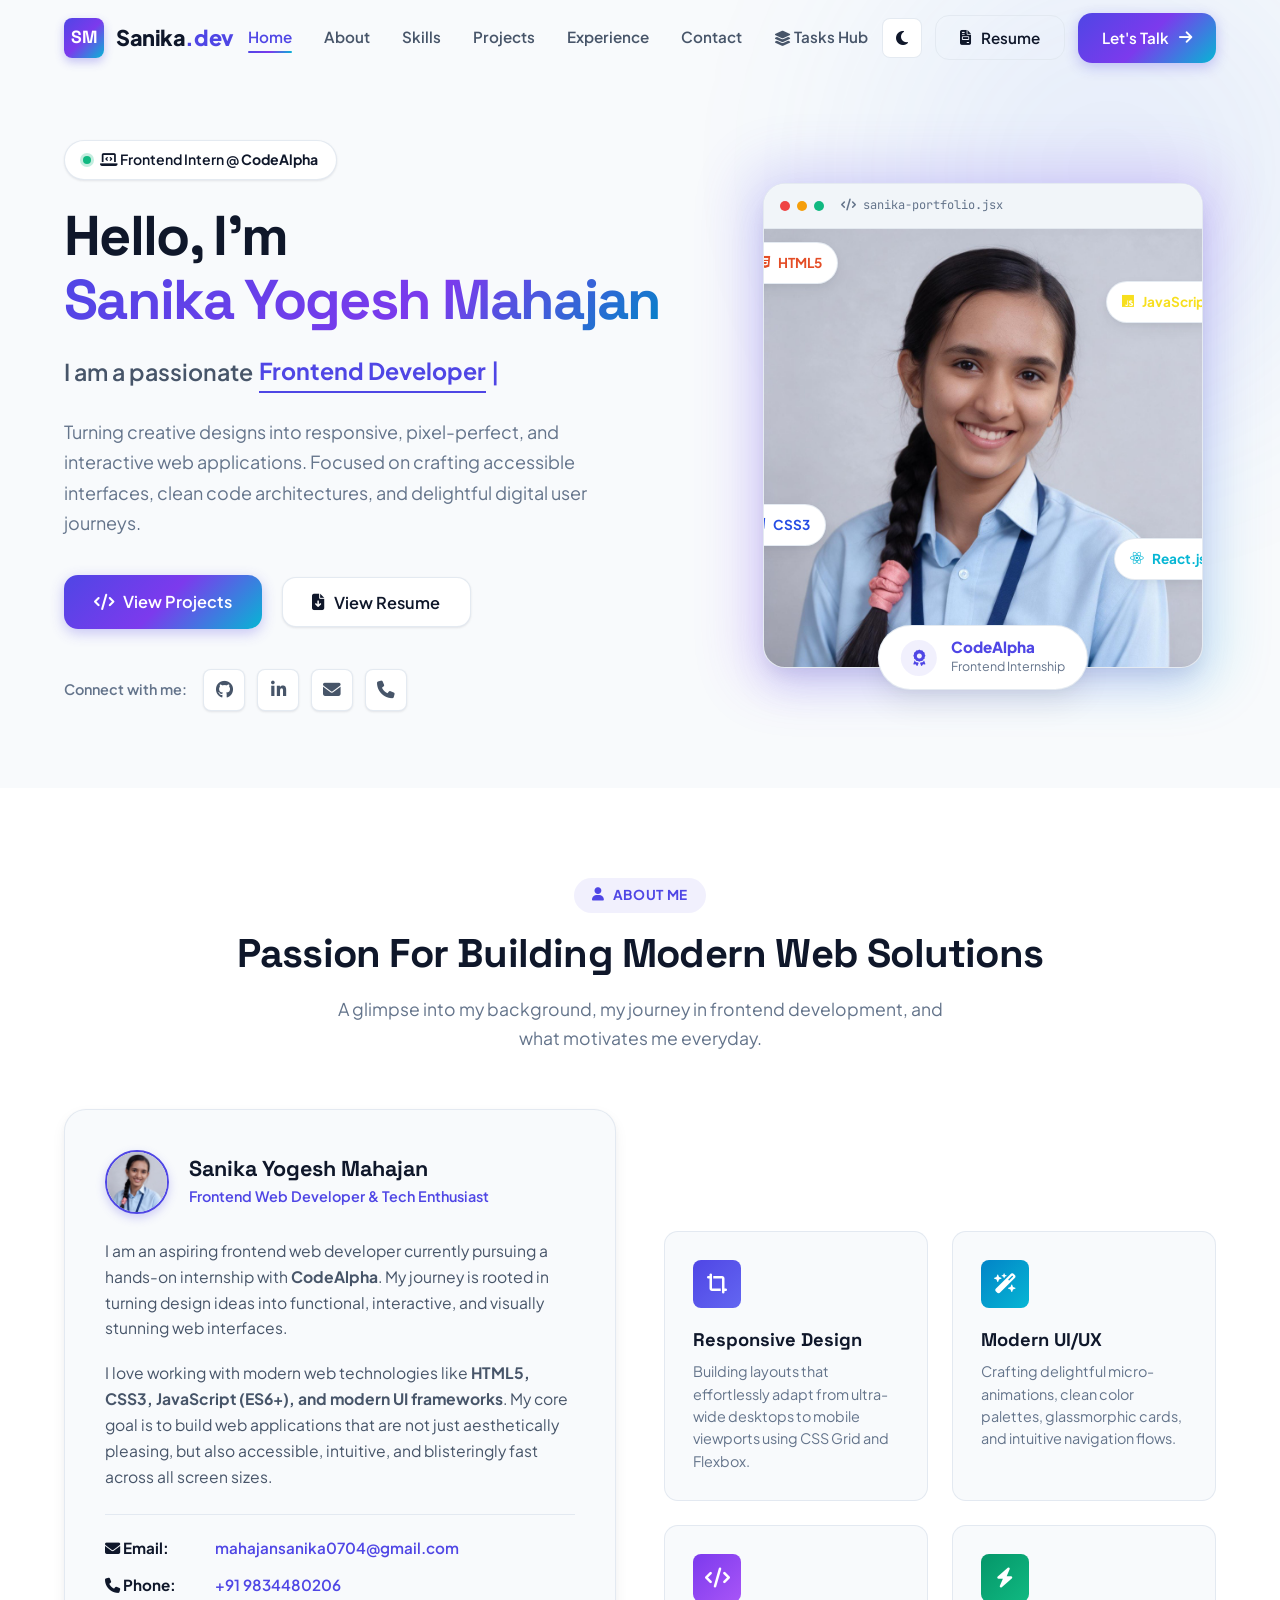
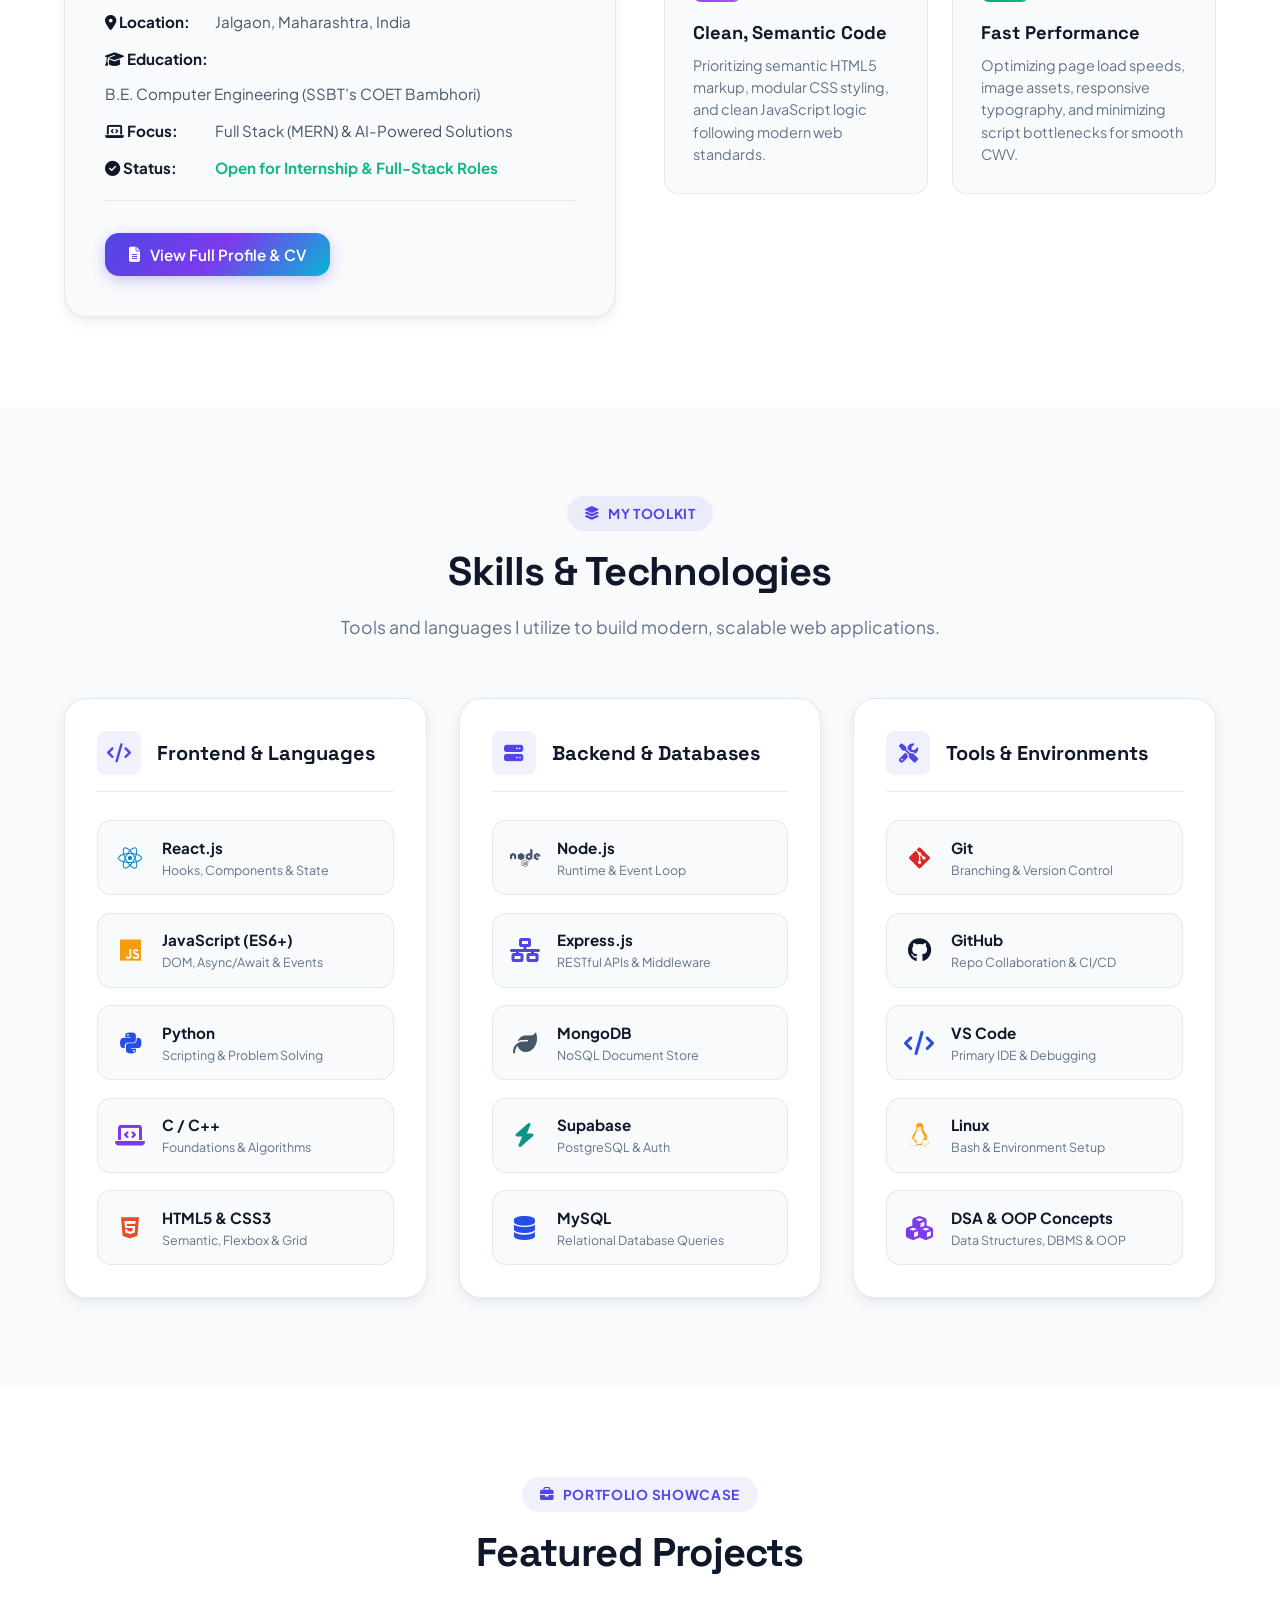
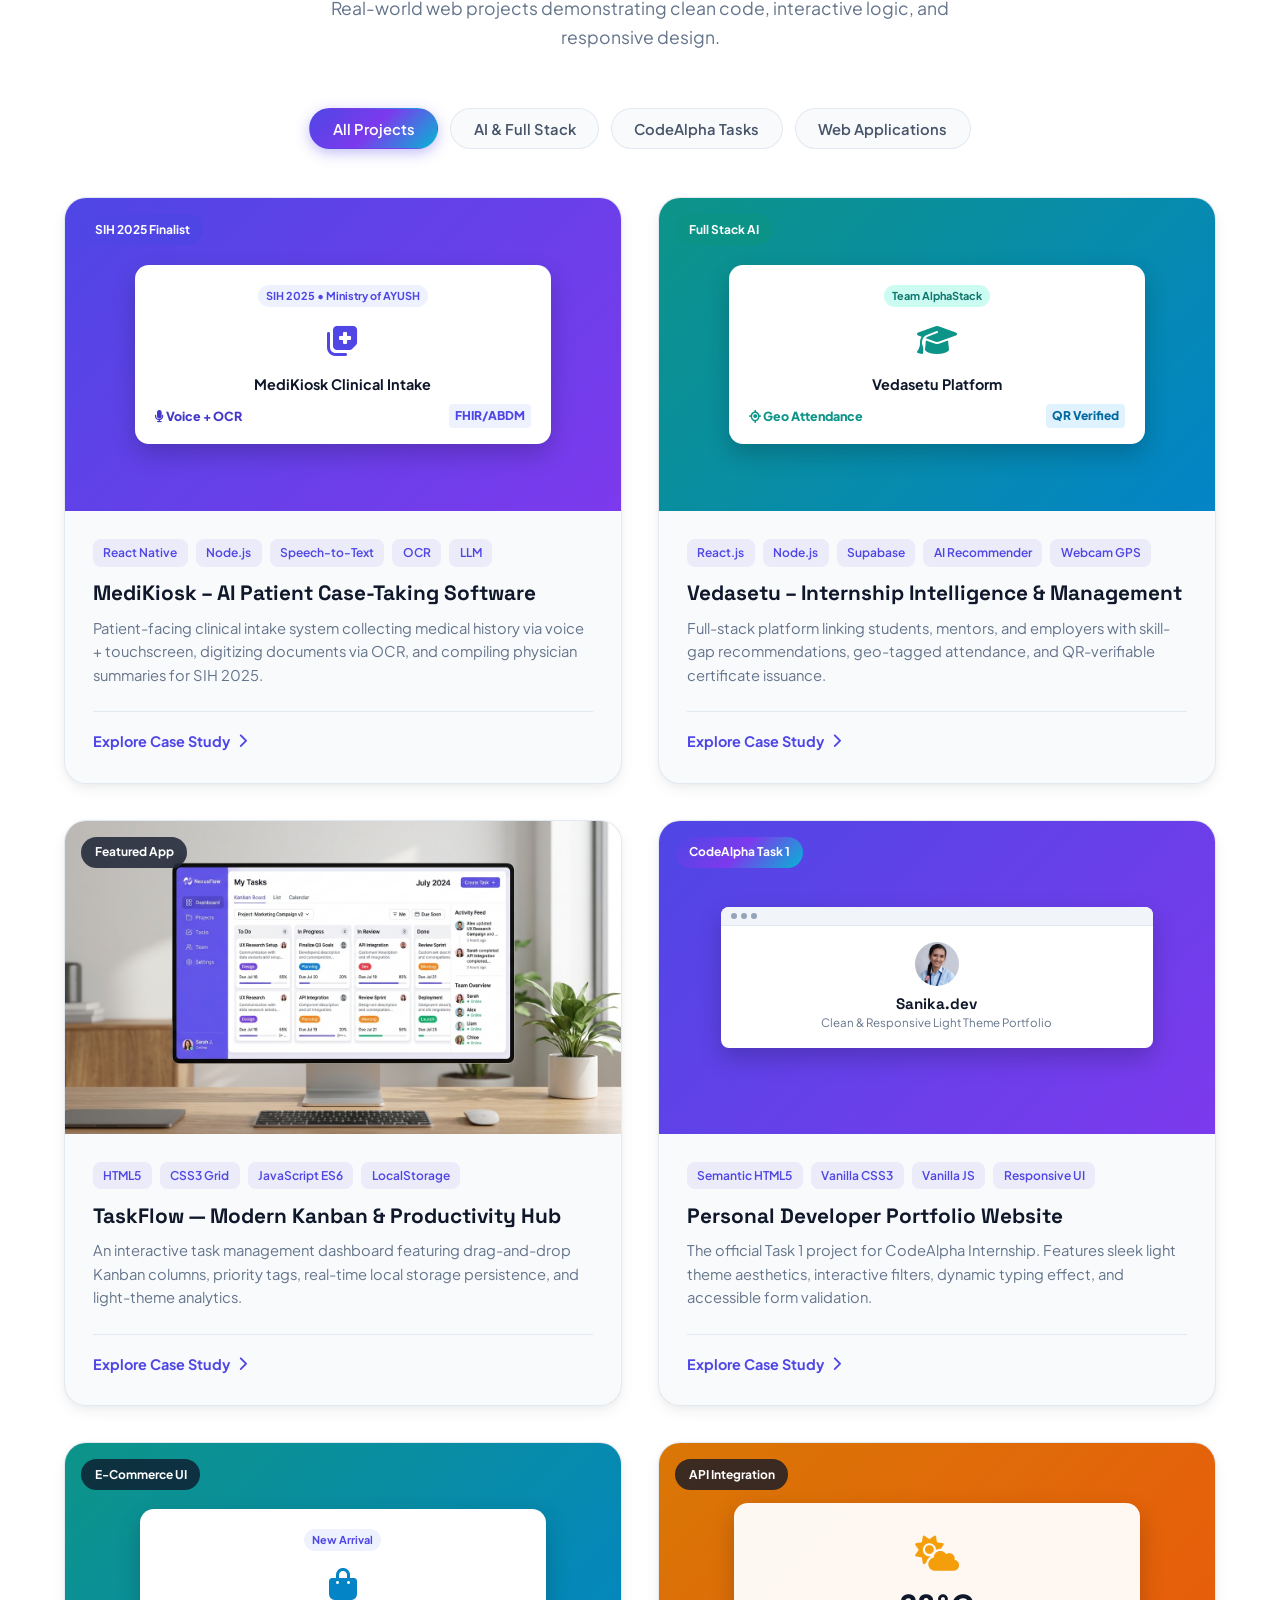
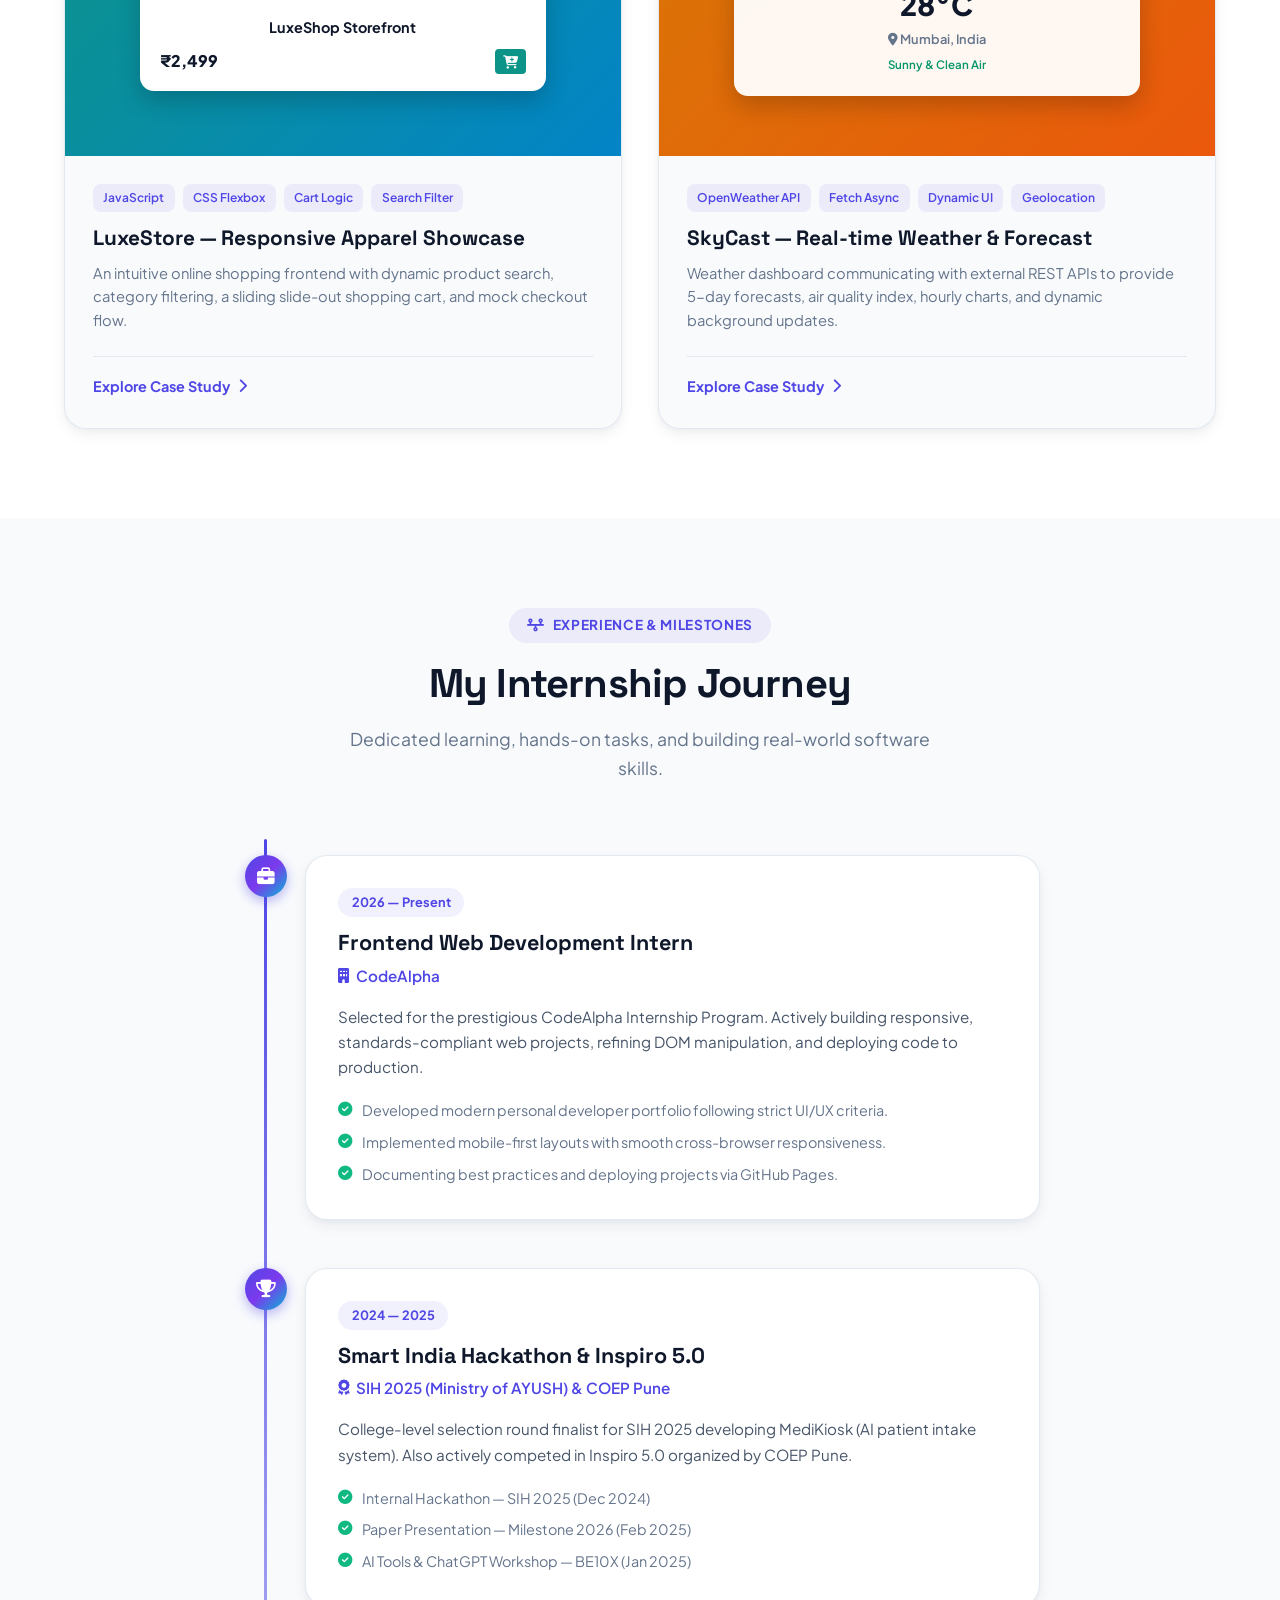
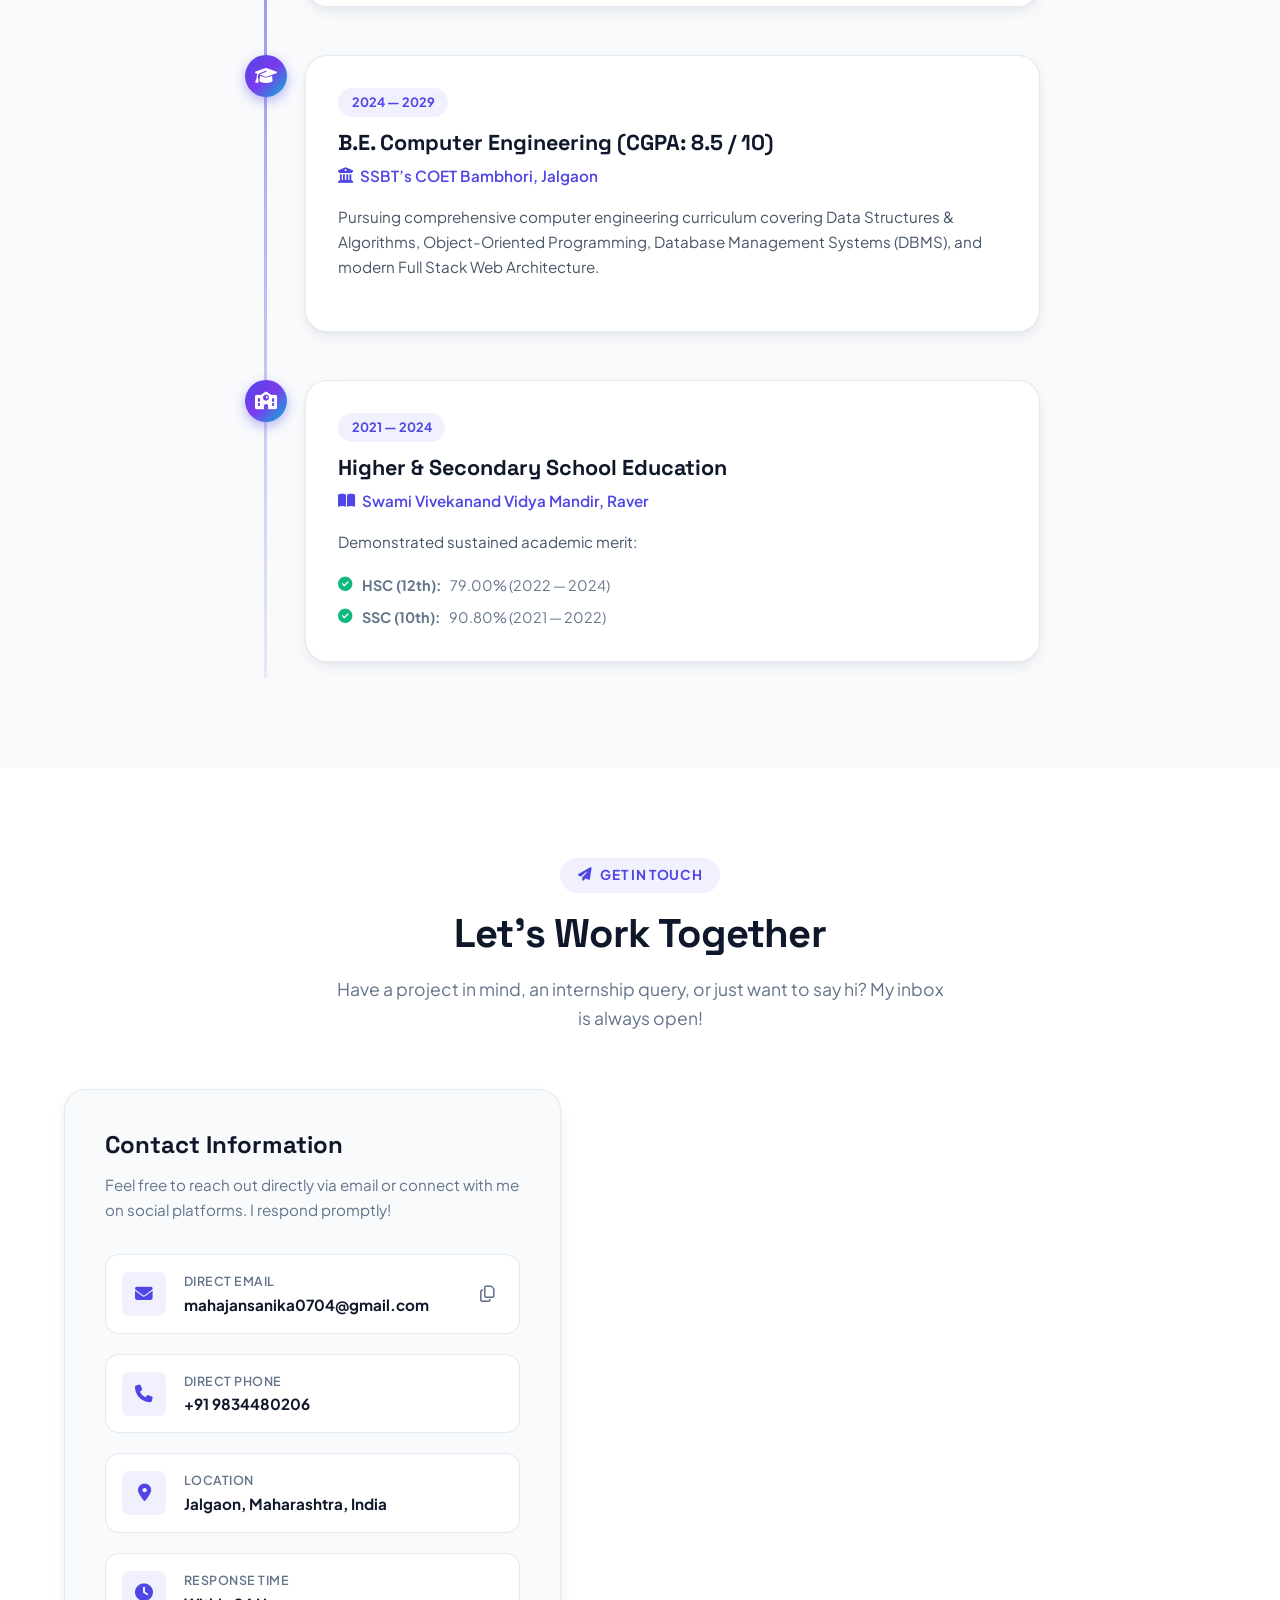
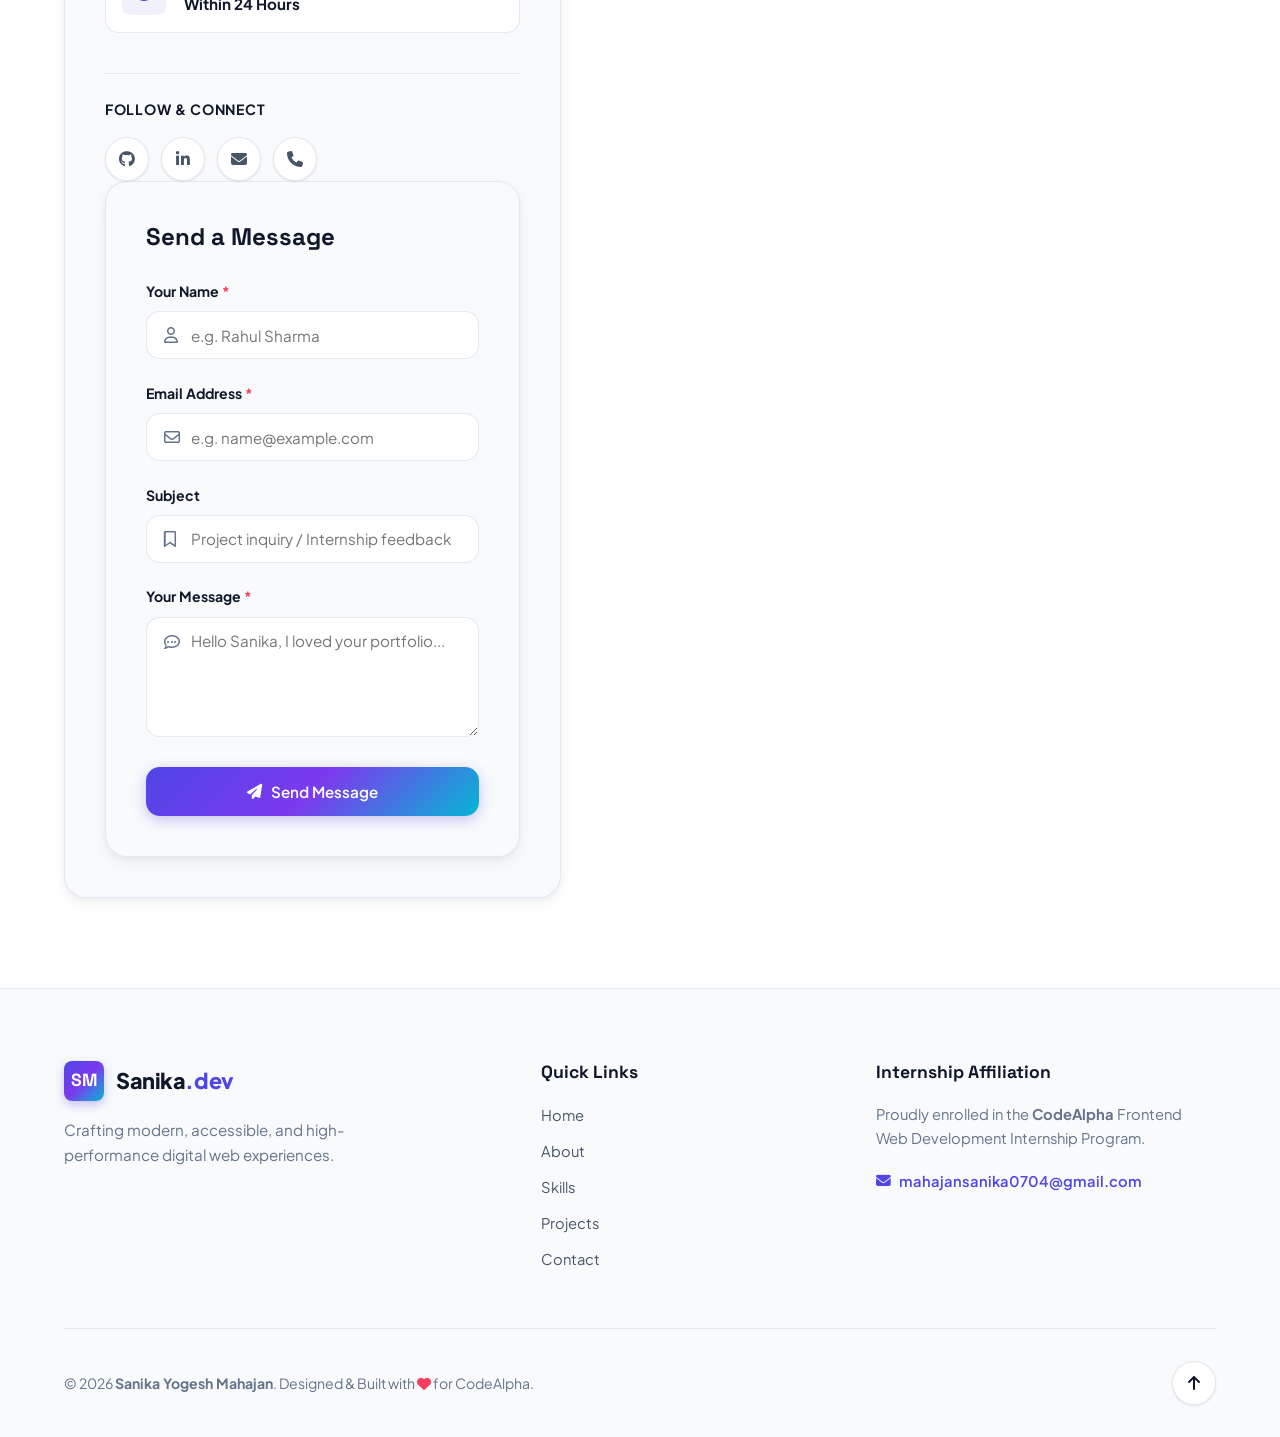
==== commit 4a8adf83: "Organize tasks: move calculator files to CALCULATOR/ and maintain separate MY_PERSONAL_PORTFOLIO/ wi" ====
--- a/MY_PERSONAL_PORTFOLIO/index.html
+++ b/MY_PERSONAL_PORTFOLIO/index.html
@@ -49,6 +49,7 @@
           <li class="nav-item"><a href="#projects" class="nav-link" id="nav-projects">Projects</a></li>
           <li class="nav-item"><a href="#experience" class="nav-link" id="nav-experience">Experience</a></li>
           <li class="nav-item"><a href="#contact" class="nav-link" id="nav-contact">Contact</a></li>
+          <li class="nav-item"><a href="../index.html" class="nav-link" id="nav-hub"><i class="fa-solid fa-layer-group"></i> Tasks Hub</a></li>
         </ul>
       </nav>
 
